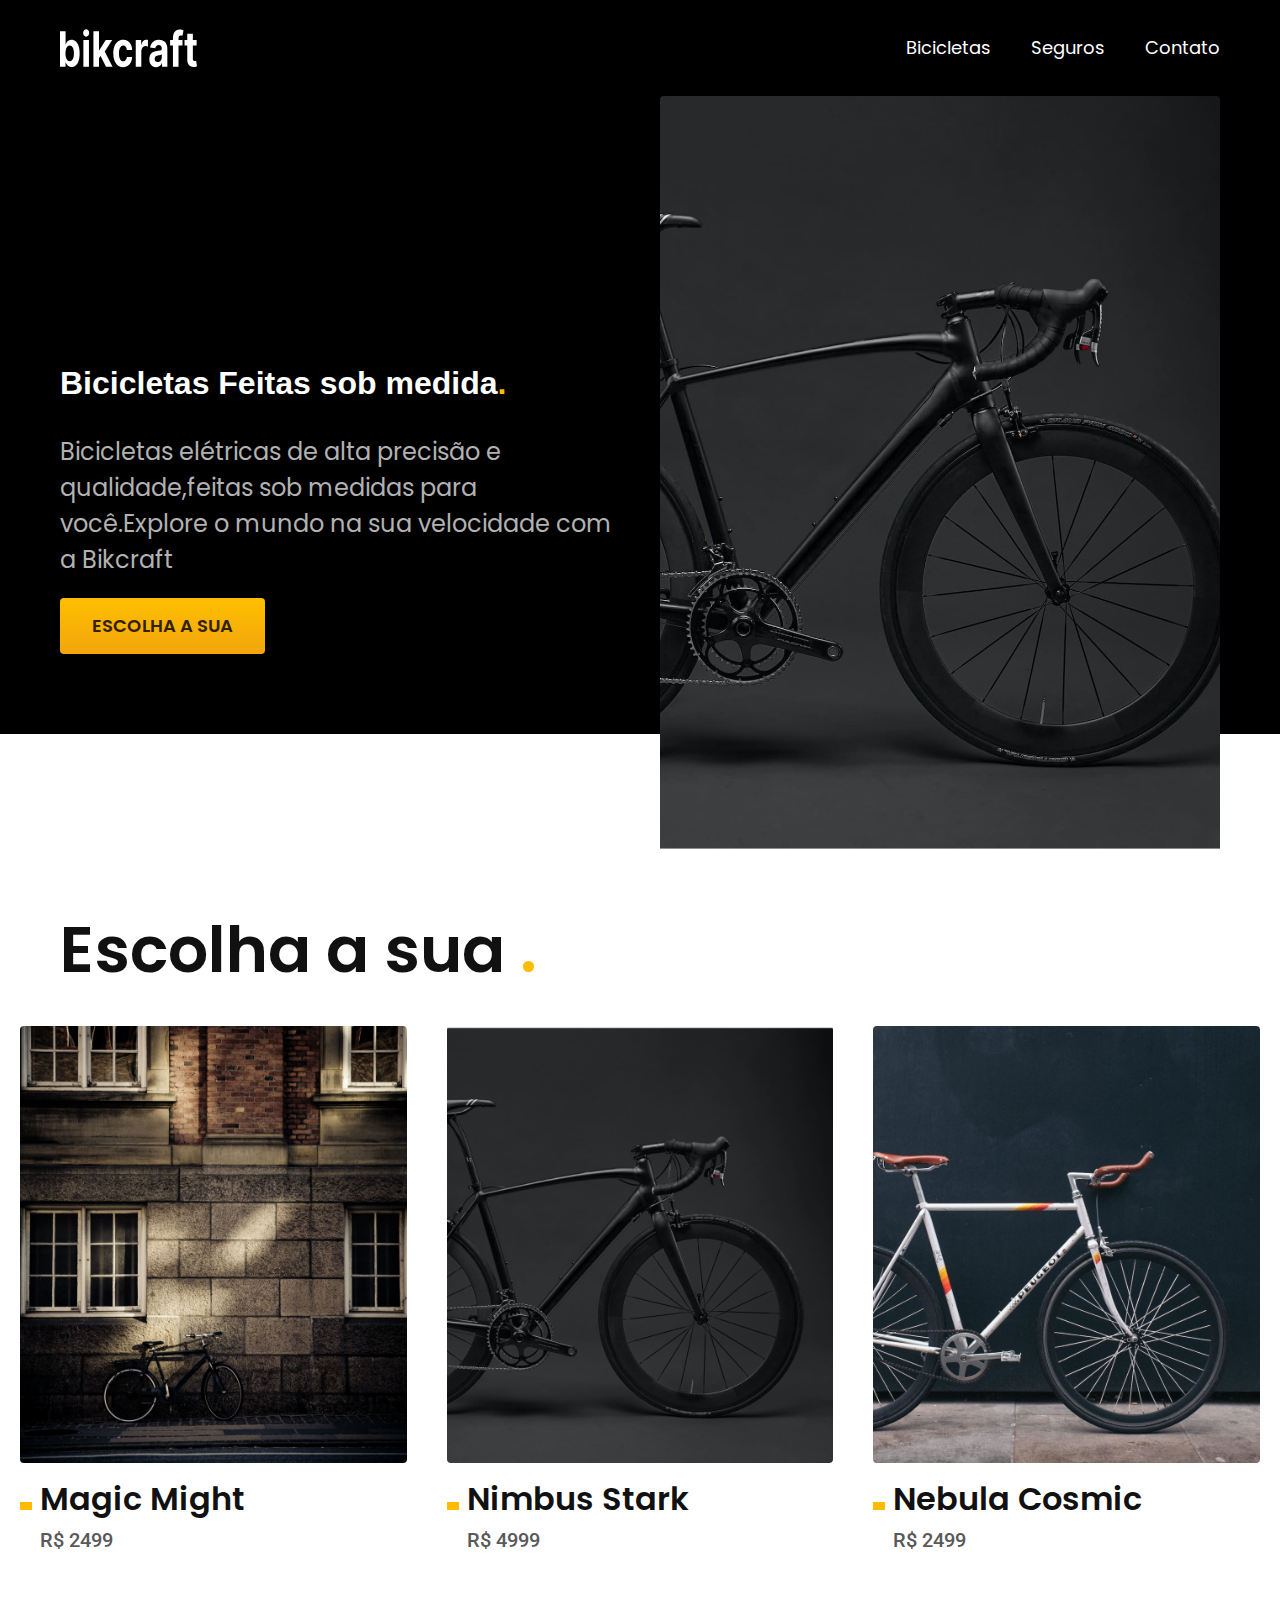
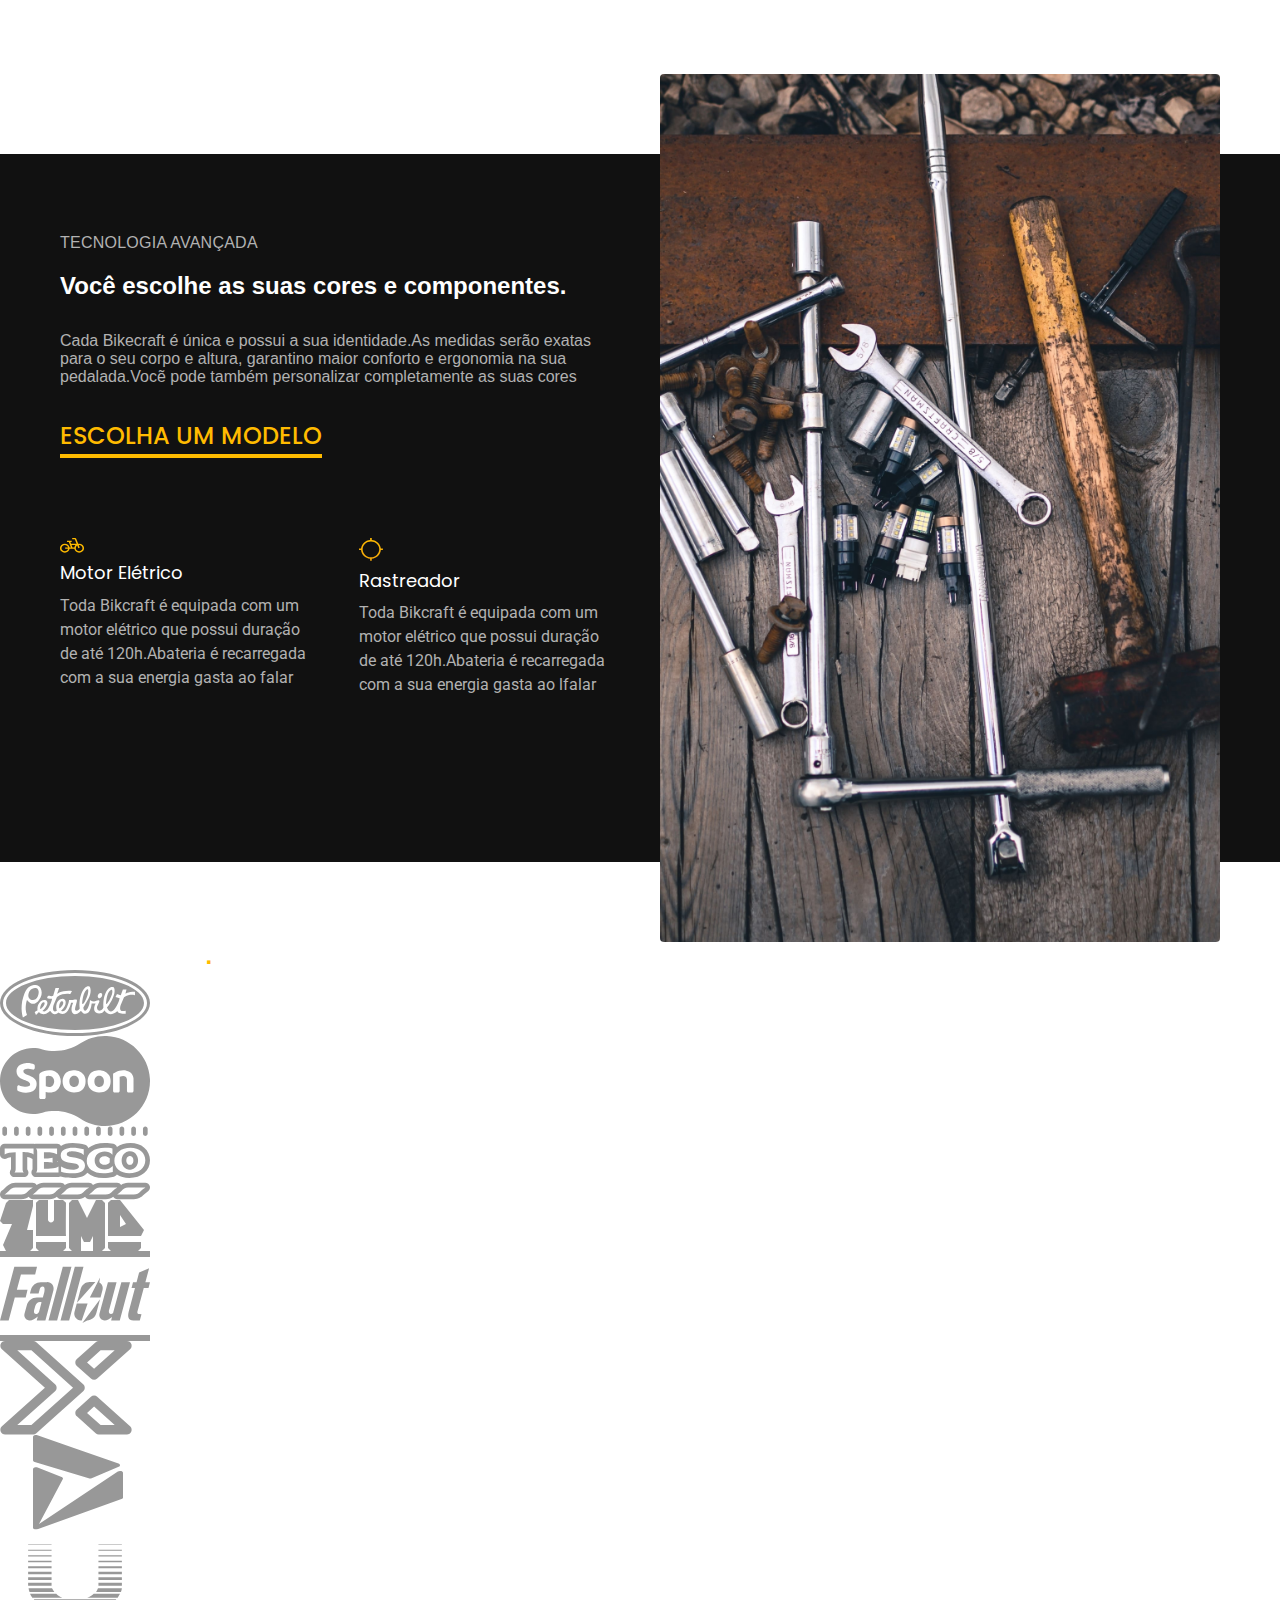
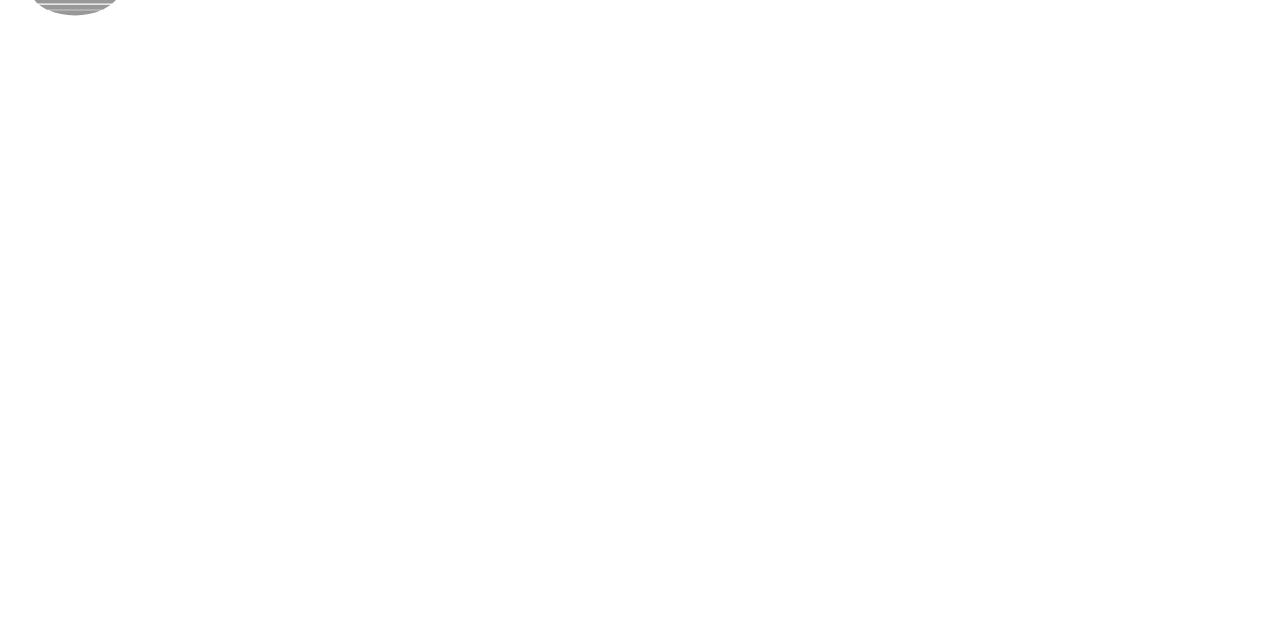
==== index.html @ ef56b6c1 "finalizado tecnologia" ====
<!DOCTYPE html>
<html lang="pt-br">
<head>
  <meta charset="UTF-8">
  <meta http-equiv="X-UA-Compatible" content="IE=edge">
  <meta name="viewport" content="width=device-width, initial-scale=1.0">
  <title>BikCraft - Bicicletas Elétricas</title>
  <meta name="description" content="Bicicletas elétricas de alta precisão e qualidade, feitas sob ,edidad para o cliente.Explore o mundo na sua velocidade com a Bikcraft">
  <link rel="preconnect" href="https://fonts.googleapis.com">
  <link rel="preconnect" href="https://fonts.gstatic.com" crossorigin>
  <link href="https://fonts.googleapis.com/css2?family=Poppins:wght@400;600&family=Roboto:wght@400;500&display=swap"
  rel="stylesheet">
  <link rel="stylesheet" href="./css/style.css">
</head>
<body>
 
  <header class="header-bg">
    <div class="header container">
      <a href="./">
        <img src="./img/bikcraft.svg" alt="">
      </a>
      <nav aria-label="primaria">
        <ul class="header-menu font-1-m cor-0">
          <li><a href="./bicicletas.html">Bicicletas</a></li>
          <li><a href="./seguros.html">Seguros</a></li>
          <li><a href="./contato.html">Contato</a></li>
        </ul>
      </nav>
    </div>
  </header>

  <!-- INTRODUÇÃO  -->
  <main class="introducao-bg">
    <div class="introducao container">
      <div class="introducao-conteudo">
        <h1 class="font-1-xx1 cor-0">Bicicletas Feitas sob medida<span>.</span></h1>
        <p class="font-2-1 cor-5">Bicicletas elétricas de alta precisão e qualidade,feitas sob medidas para você.Explore o mundo na sua velocidade com
          a Bikcraft</p>
        <a class="botao" href="./bicicletas.html">Escolha a sua</a>
      </div>
      <div>
        <img src="./img/fotos/introduçao.jpg" alt="">
      </div>
    </div>
  </main>

  <!-- BICICLETAS -->
  <article class="bicicletas-lista">
      <h2 class="container font-1-xxl">Escolha a sua <span class="cor-p1">.</span></h2>
      
      <ul>
        <li>
          <a href="./bicicletas/magic.html">
            <img src="./img/bicicletas/magic-home.jpg" alt="">
            <h3 class="font-1-xl">Magic Might</h3>
            <span class="font-2-m cor-8">R$ 2499</span>
          </a>
        </li>

        <li>
          <a href="./bicicletas/nimbus.html">
            <img src="./img/bicicletas/nimbus-home.jpg" alt="">
            <h3 class="font-1-xl">Nimbus Stark</h3>
            <span class="font-2-m cor-8">R$ 4999</span>
          </a>
        </li>

        <li>
          <a href="./bicicletas/nebula.html">
            <img src="./img/bicicletas/nebula-home.jpg" alt="">
            <h3 class="font-1-xl">Nebula Cosmic</h3>
            <span class="font-2-m cor-8">R$ 2499</span>
          </a>
        </li>

      </ul>
  </article>
  <article class="tecnologia-bg">
    <div class="tecnologia container">
      <div class="tecnologia-conteudo">
        <span class="font-2-l-b cor-5">Tecnologia Avançada</span>
        <h2 class="font-l-xxl cor-0">Você escolhe as suas cores e componentes.</h2>
        <p class="font-2-l cor-5" >Cada Bikecraft é única e possui a sua identidade.As medidas serão exatas para o seu corpo e altura, garantino maior
        conforto e ergonomia na sua pedalada.Vocẽ pode também personalizar completamente as suas cores</p>
        <a  class="link" href="./bicicletas.html">Escolha um modelo</a>
          
        <div class="tecnologia-vantagens">
          <div>
            <img src="./img/icons/bicicleta.svg" alt="">
            <h3 class="font-1-m cor-0">Motor Elétrico</h3>
            <p class="font-2-s cor-5">Toda Bikcraft é equipada com um motor elétrico que possui duração de até 120h.Abateria é
              recarregada com a sua energia
              gasta ao falar</p>
          </div>
          
          <div>
            <img src="./img/icons/seguro.svg" alt="">
            <h3 class="font-1-m cor-0">Rastreador</h3>
            <p class="font-2-s cor-5">Toda Bikcraft é equipada com um motor elétrico que possui duração de até 120h.Abateria é
              recarregada com a sua energia
              gasta ao lfalar</p>
          </div>

        </div>

      </div>
      <div class="tecnologia-imagem">
        <img src="./img/fotos/tecnologia.jpg" alt="">
      </div>
    </div>
  </article>

  <section class="parceiros" aria-label="Nossos Parceiros">
    <h2 class="font-l-xxl cor-0">nossos parceiros <span class="cor-p1">.</span> </h2>
    
    <ul>
      <li> <img src="./img/parceiros/Group-1.svg" alt=""> </li>
      <li> <img src="./img/parceiros/Group-2.svg" alt=""> </li>
      <li> <img src="./img/parceiros/Group-3.svg" alt=""> </li>
      <li> <img src="./img/parceiros/Group-4.svg" alt=""> </li>
      <li> <img src="./img/parceiros/Group-5.svg" alt=""> </li>
      <li> <img src="./img/parceiros/Group.svg" alt=""> </li>
      <li> <img src="./img/parceiros/icons8-dynamics-365 1.svg" alt=""> </li>
      <li> <img src="./img/parceiros/icons8-uniregistry 1.svg" alt=""> </li>
      <li> <img src="./img/parceiros/pedal_bike_FILL0_wght400_GRAD0_opsz48 1.svg" alt=""> </li>
    </ul>

  </section>
</body>
</html>
---- css/style.css ----
@import './global/global.css';
@import './ultilidades/tipografia.css';
@import './ultilidades/cores.css';
@import './global/header.css';

/* Ultilidades */
@import './ultilidades/componentes.css';

/* Home */
@import './home/introducao.css';

/* Bicilceta */
@import './bicicletas/bicicleta-lista.css';

/* Tecnologia */
@import './home/tecnologia.css';
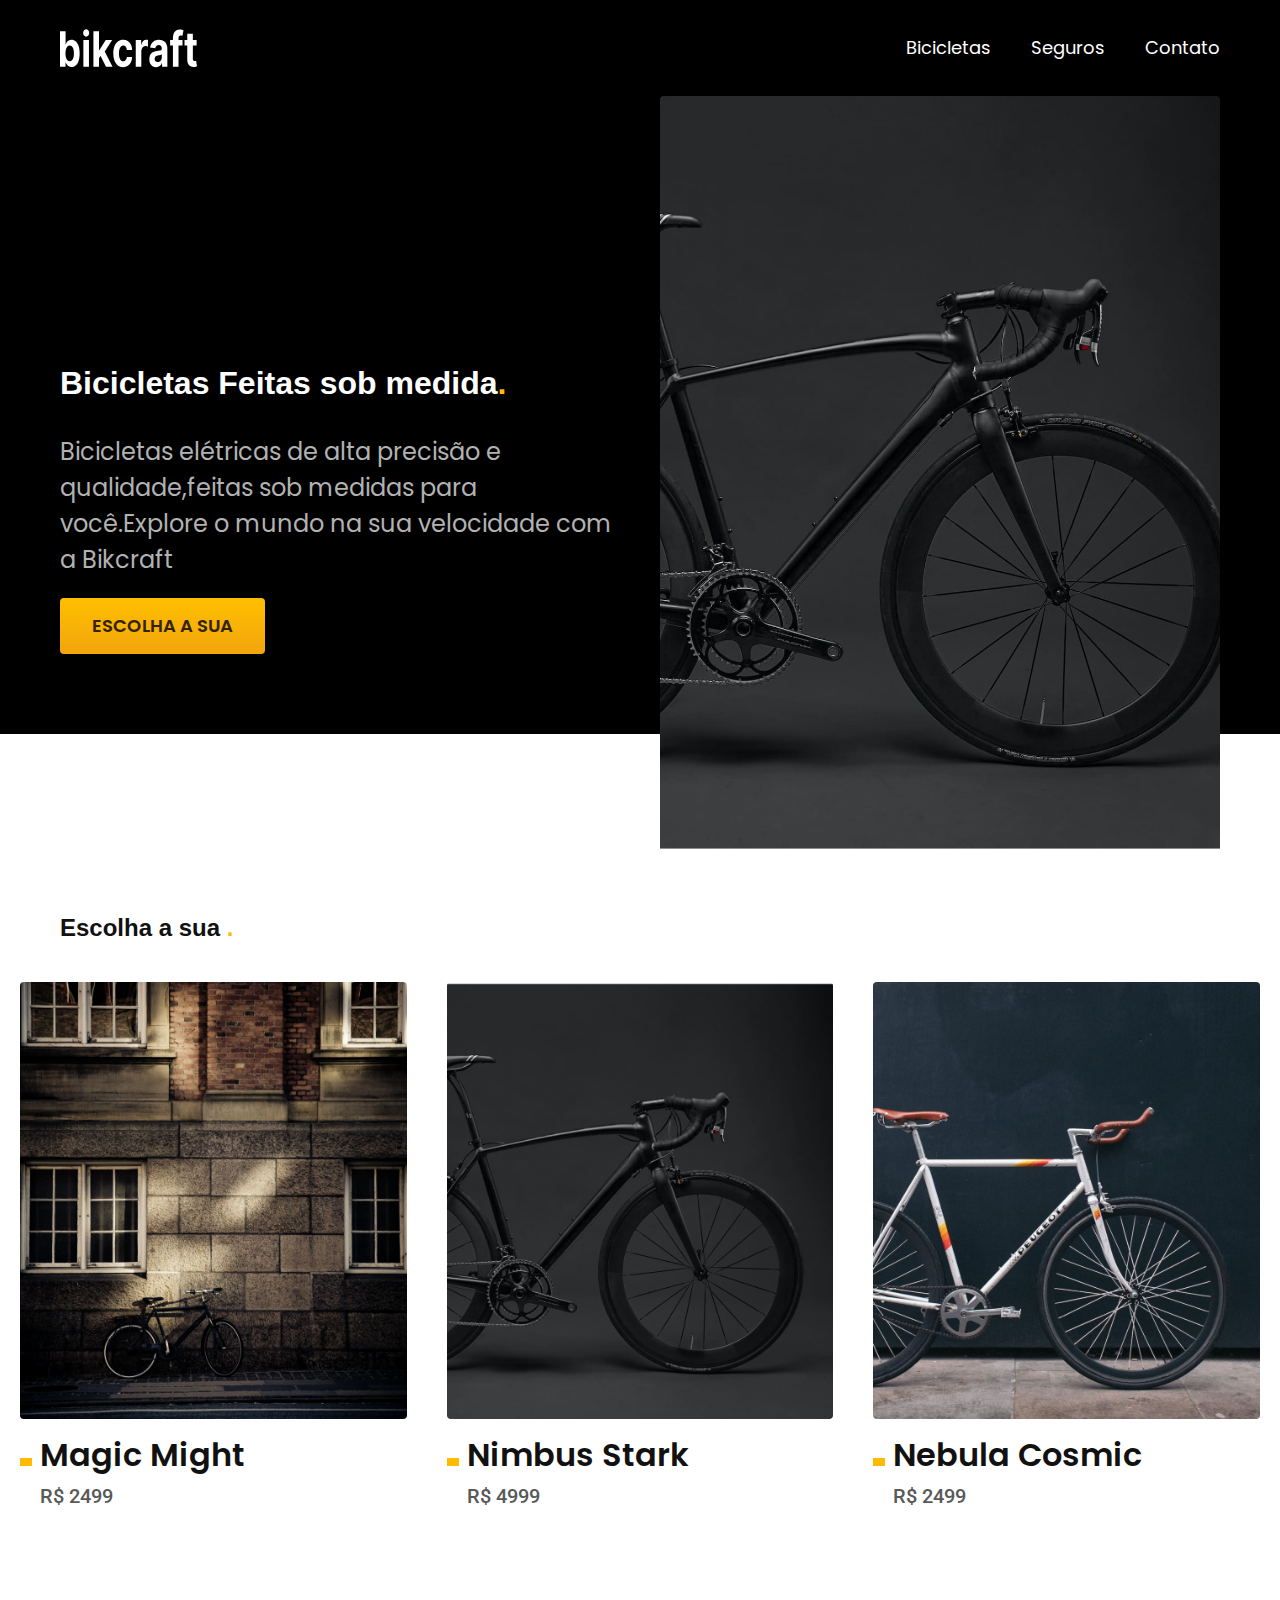
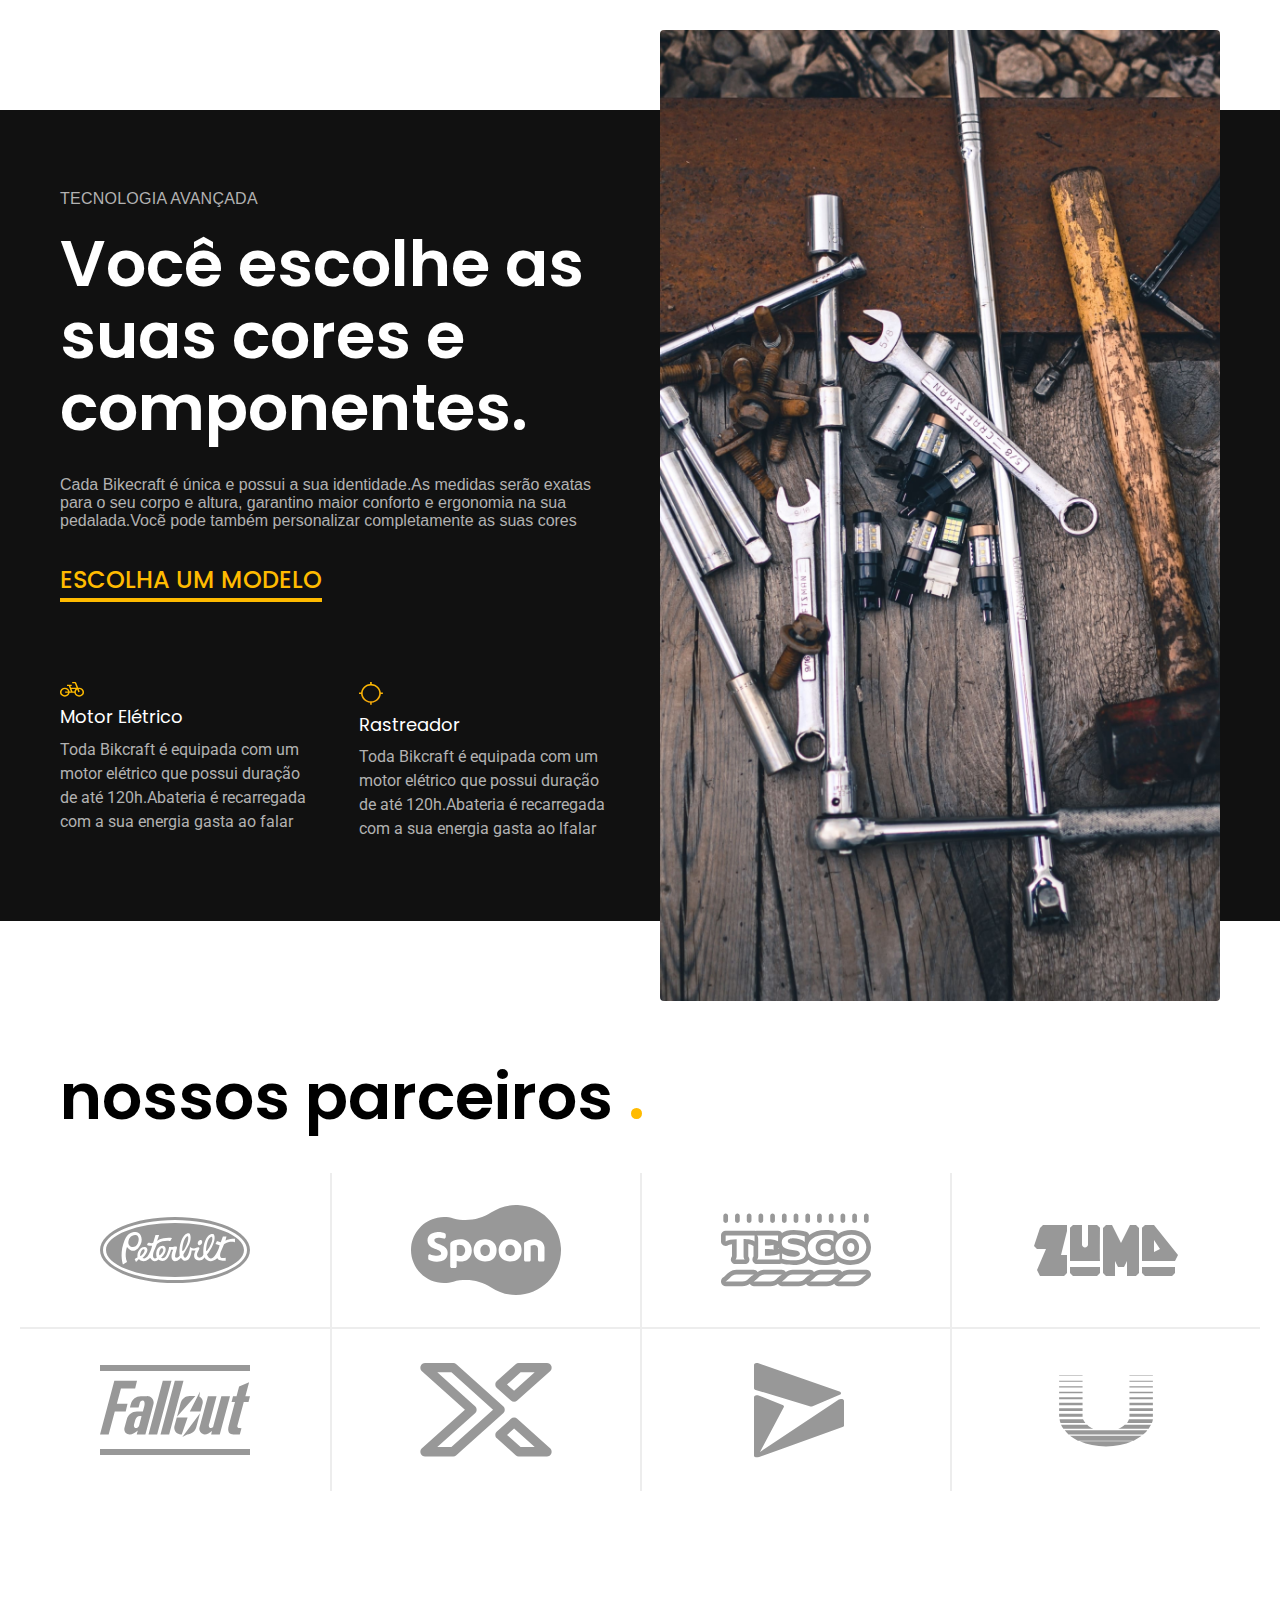
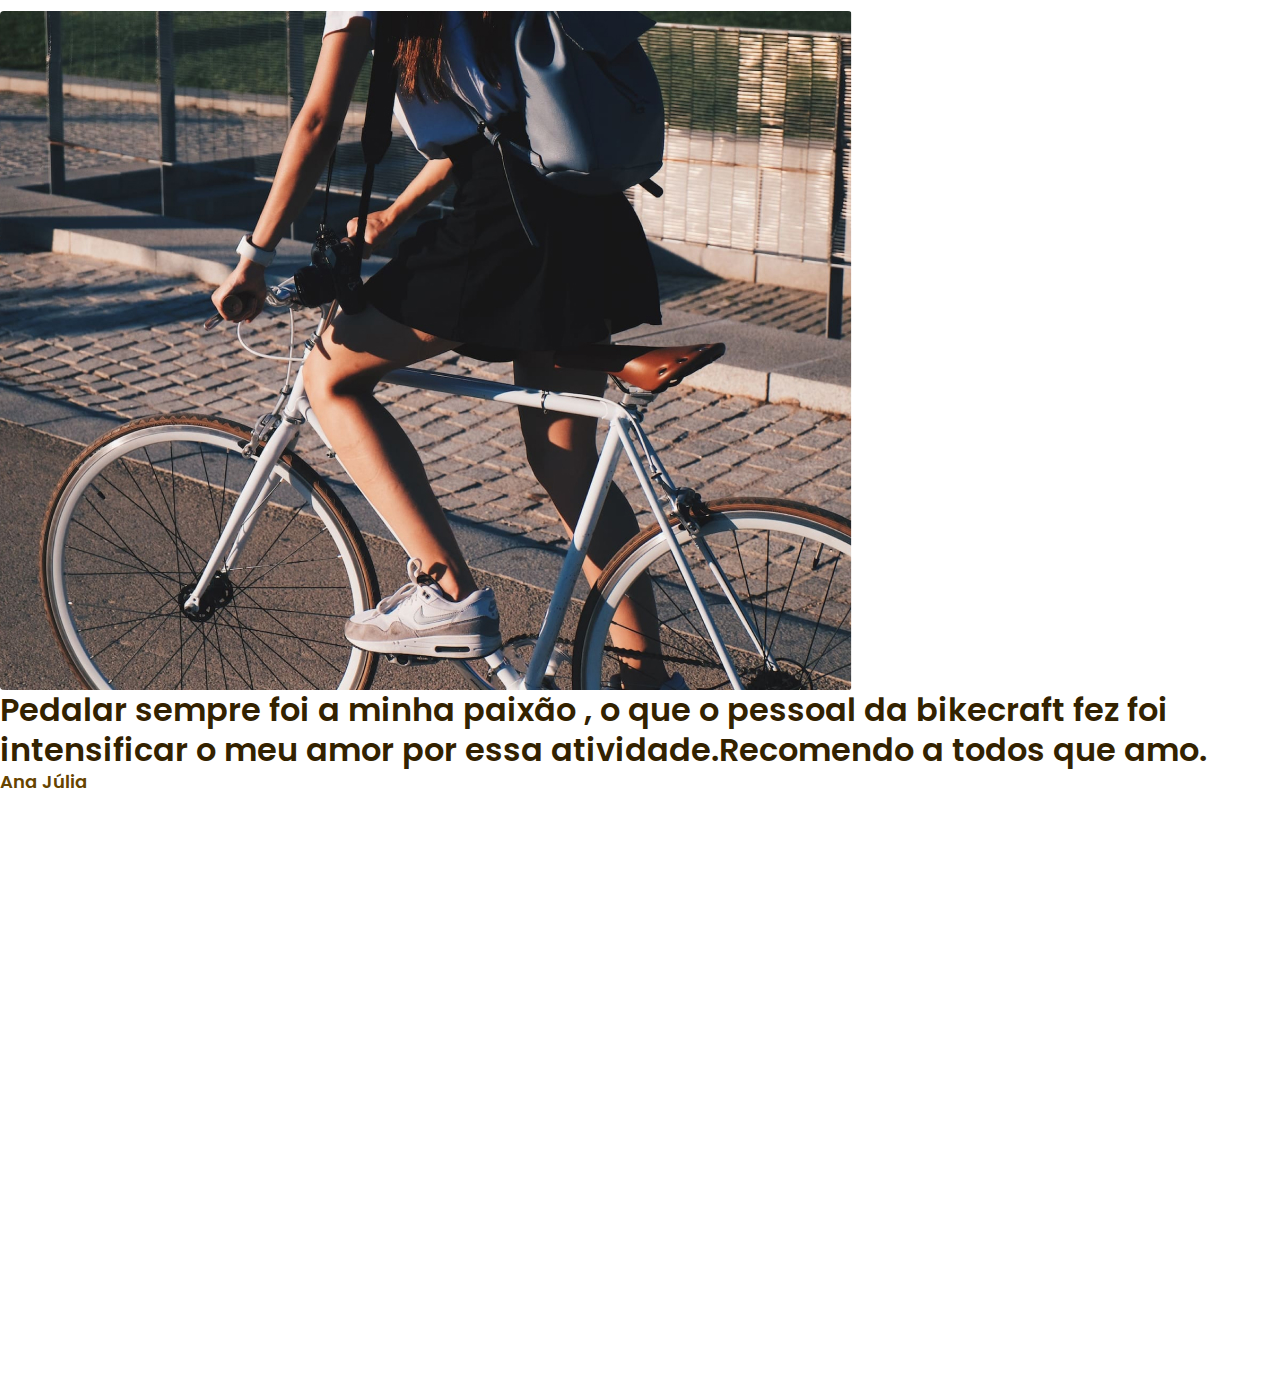
==== commit 2b37af28: "parceiros" ====
--- a/index.html
+++ b/index.html
@@ -110,8 +110,9 @@
     </div>
   </article>
 
+  <!-- PARCEIROS -->
   <section class="parceiros" aria-label="Nossos Parceiros">
-    <h2 class="font-l-xxl cor-0">nossos parceiros <span class="cor-p1">.</span> </h2>
+    <h2 class="container font-l-xxl cor-12">nossos parceiros <span class="cor-p1">.</span> </h2>
     
     <ul>
       <li> <img src="./img/parceiros/Group-1.svg" alt=""> </li>
@@ -122,9 +123,23 @@
       <li> <img src="./img/parceiros/Group.svg" alt=""> </li>
       <li> <img src="./img/parceiros/icons8-dynamics-365 1.svg" alt=""> </li>
       <li> <img src="./img/parceiros/icons8-uniregistry 1.svg" alt=""> </li>
-      <li> <img src="./img/parceiros/pedal_bike_FILL0_wght400_GRAD0_opsz48 1.svg" alt=""> </li>
     </ul>
 
   </section>
+
+  <!-- DEPOIMENTOS -->
+  <section class="depoimento" aria-label="depoimento">
+    <div>
+      <img src="img/fotos/seguro (1).jpg" alt="Pessoa pedalando um bicicleta bikcraft">
+    </div>
+  
+    <div class="depoimento-conteudo">
+      <blockquote class="font-1-xl cor-p5">
+        <p>Pedalar sempre foi a minha paixão , o que o pessoal da bikecraft fez foi intensificar o meu amor por essa
+        atividade.Recomendo a todos que amo.</p>
+      </blockquote>
+      <span class="font-1-m-b cor-p4">Ana Júlia</span>
+    </div>
+  </section>
 </body>
 </html>--- a/css/style.css
+++ b/css/style.css
@@ -13,4 +13,7 @@
 @import './bicicletas/bicicleta-lista.css';
 
 /* Tecnologia */
-@import './home/tecnologia.css';+@import './home/tecnologia.css';
+
+/* Parceiros */
+@import './home/parceiros.css';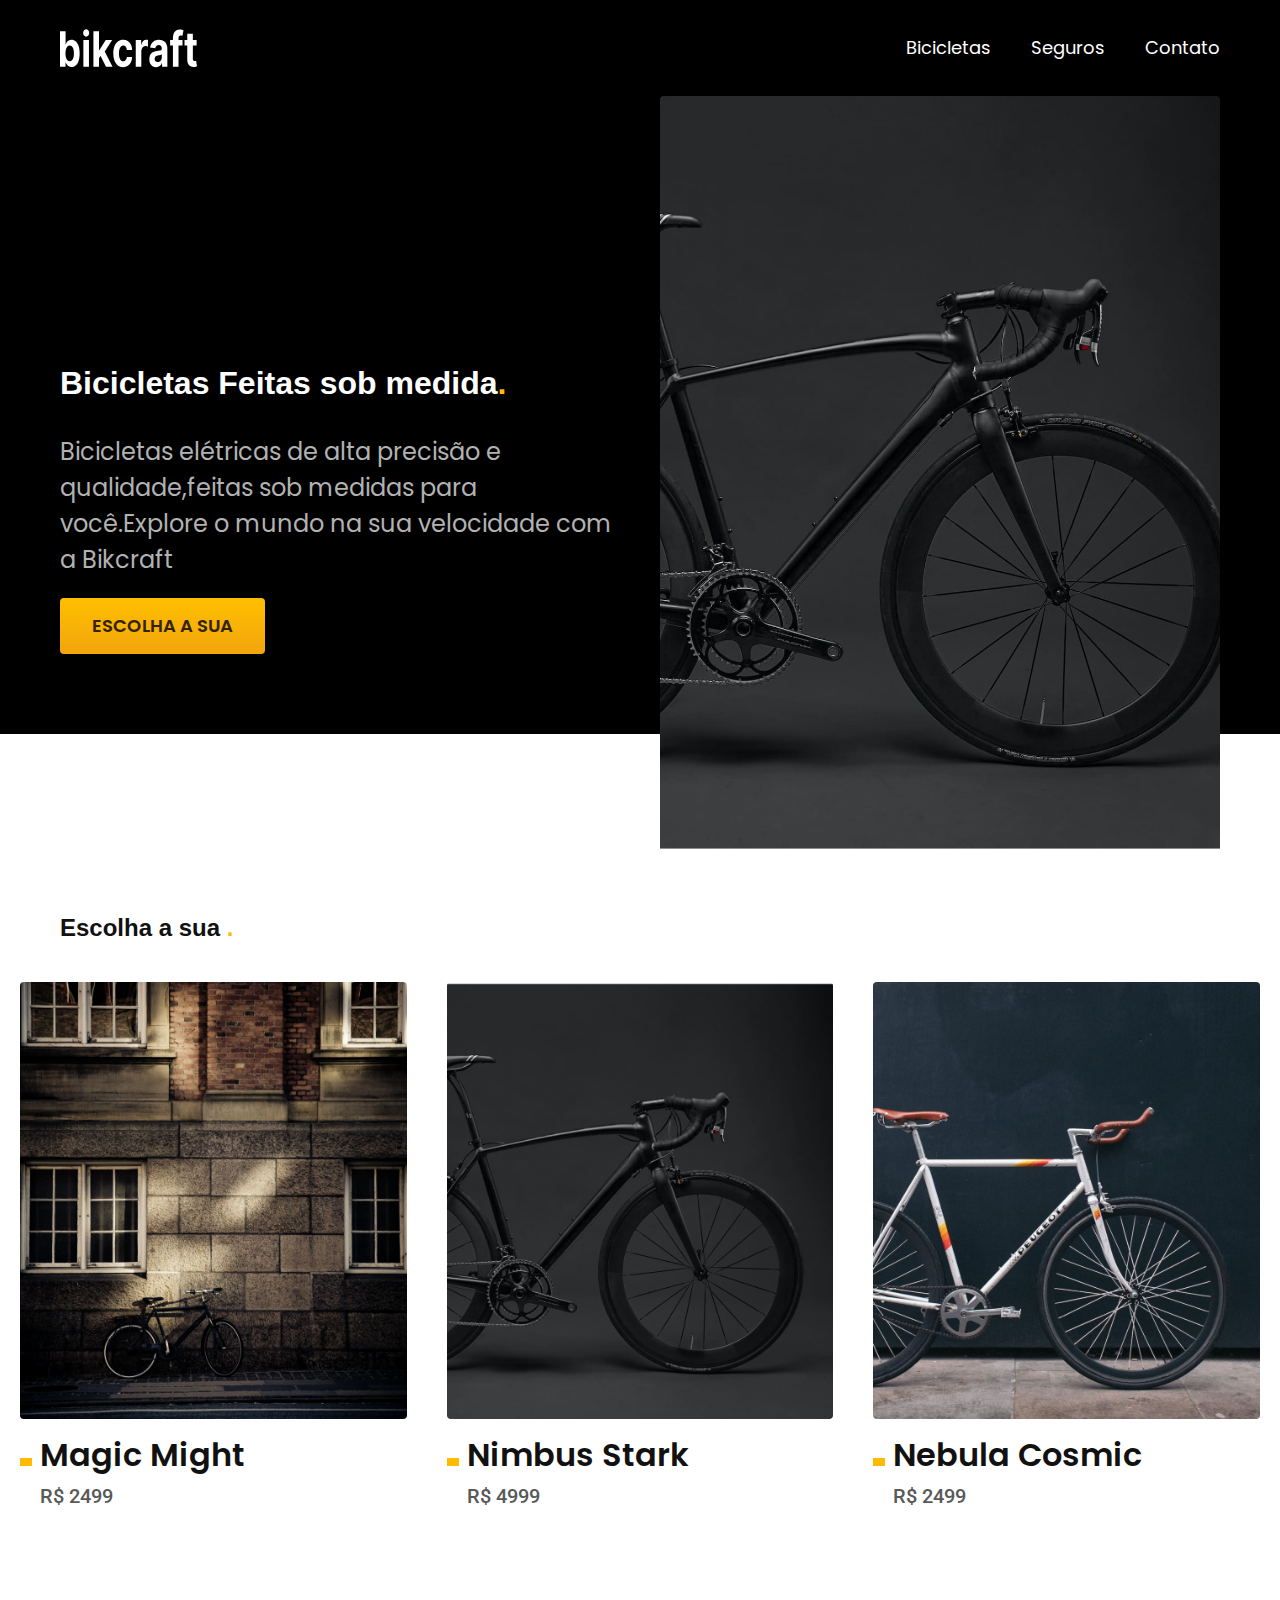
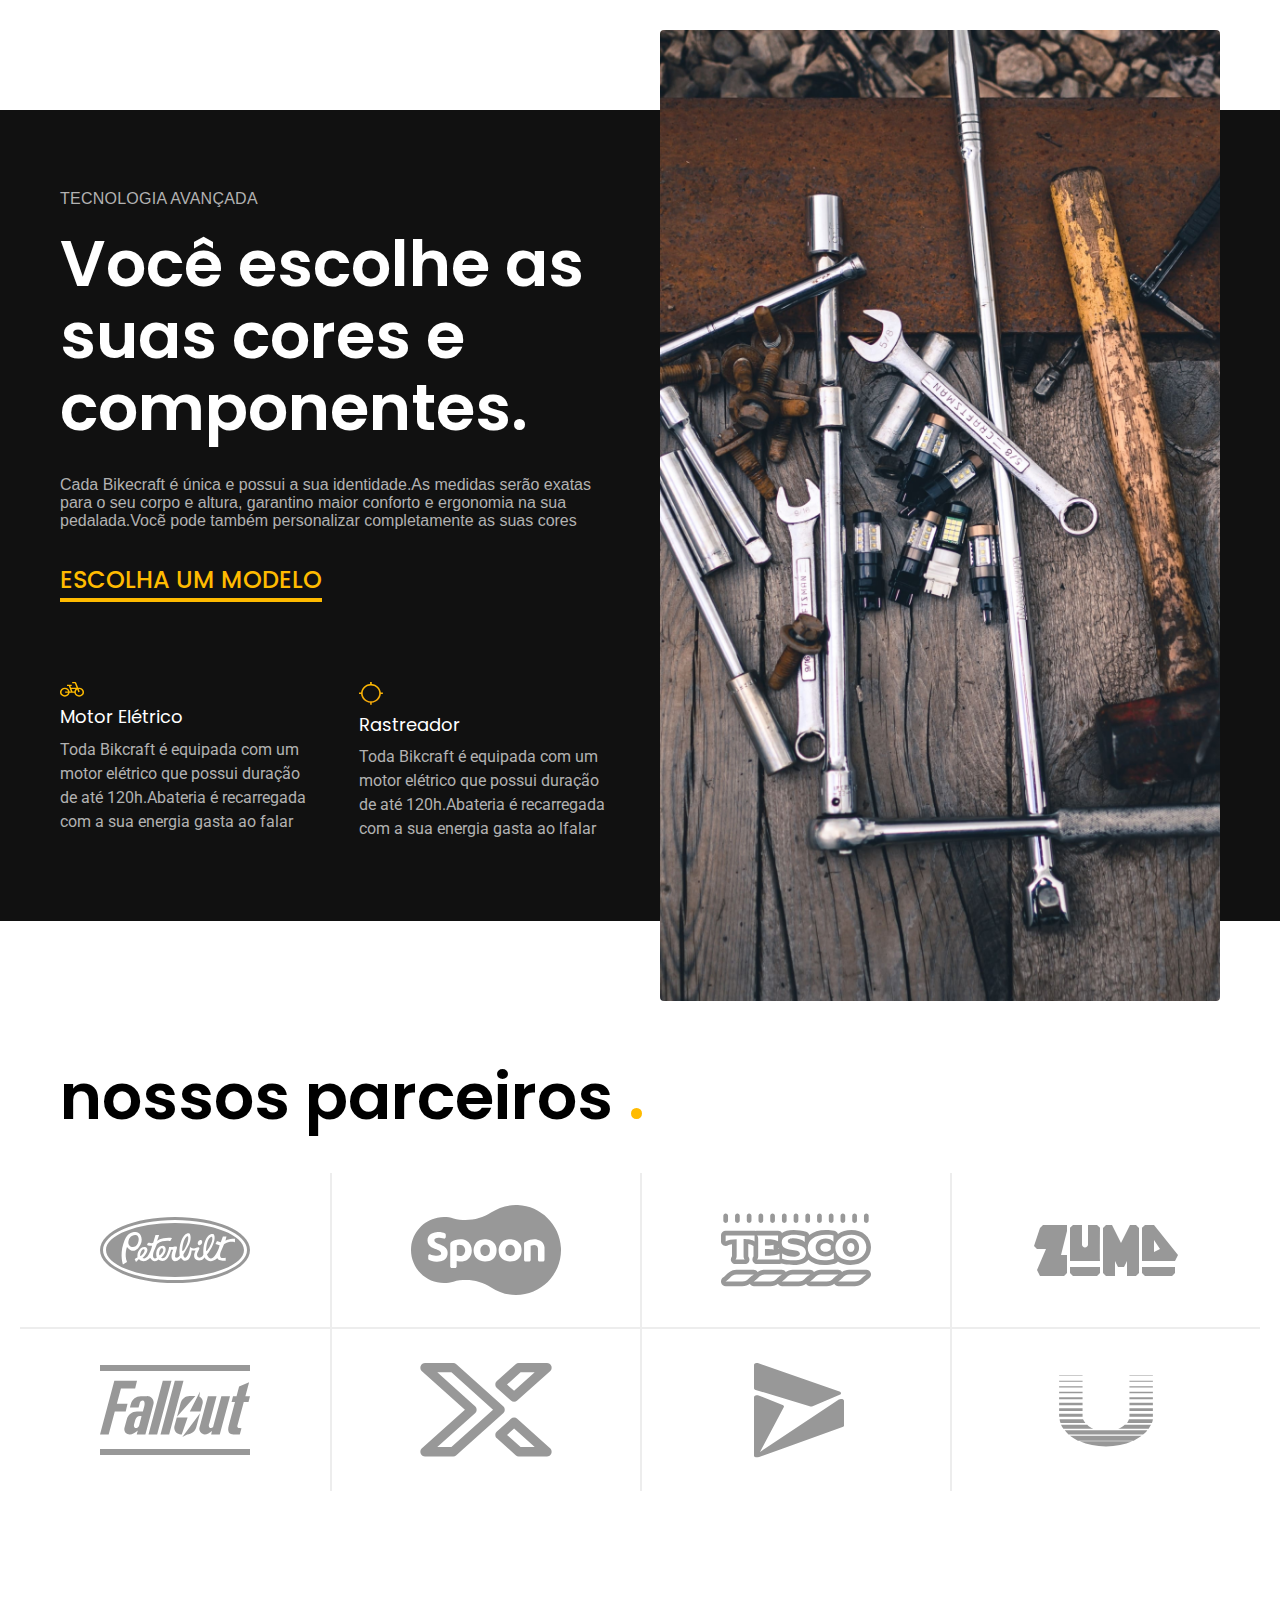
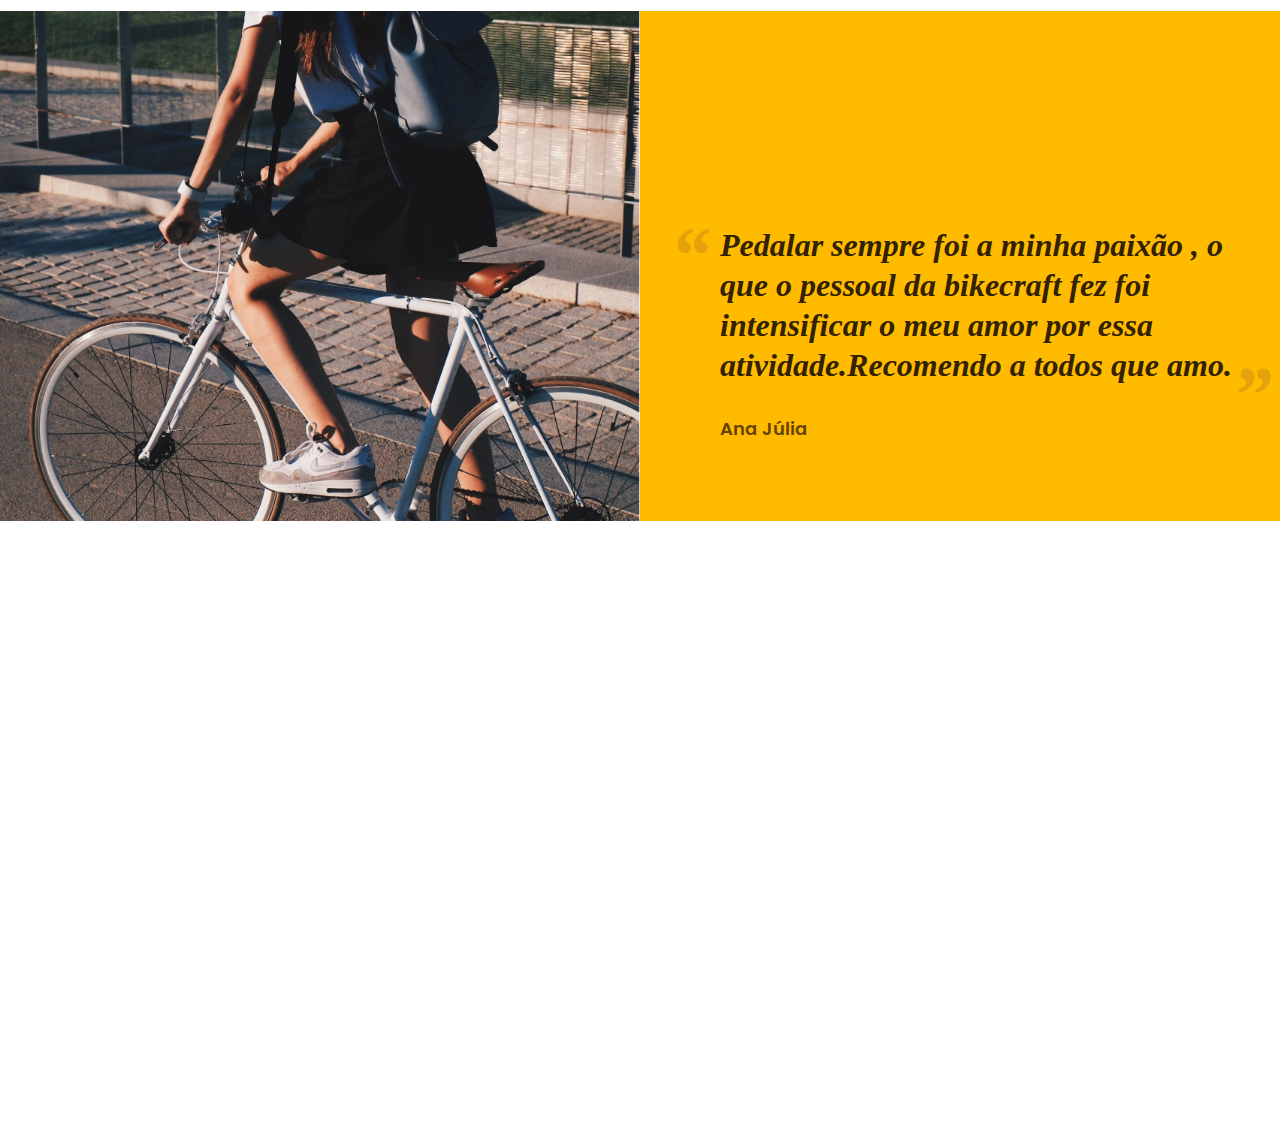
==== commit 7a38c559: "depoimento" ====
--- a/index.html
+++ b/index.html
@@ -128,7 +128,7 @@
   </section>
 
   <!-- DEPOIMENTOS -->
-  <section class="depoimento" aria-label="depoimento">
+  <section class="depoimento depoimento-bg" aria-label="depoimento">
     <div>
       <img src="img/fotos/seguro (1).jpg" alt="Pessoa pedalando um bicicleta bikcraft">
     </div>
--- a/css/style.css
+++ b/css/style.css
@@ -8,12 +8,9 @@
 
 /* Home */
 @import './home/introducao.css';
+@import './home/tecnologia.css';
+@import './home/parceiros.css';
+@import './home/depoimentos.css';
 
-/* Bicilceta */
-@import './bicicletas/bicicleta-lista.css';
-
-/* Tecnologia */
-@import './home/tecnologia.css';
-
-/* Parceiros */
-@import './home/parceiros.css';+/* Bicicletas */
+@import './bicicletas/bicicleta-lista.css';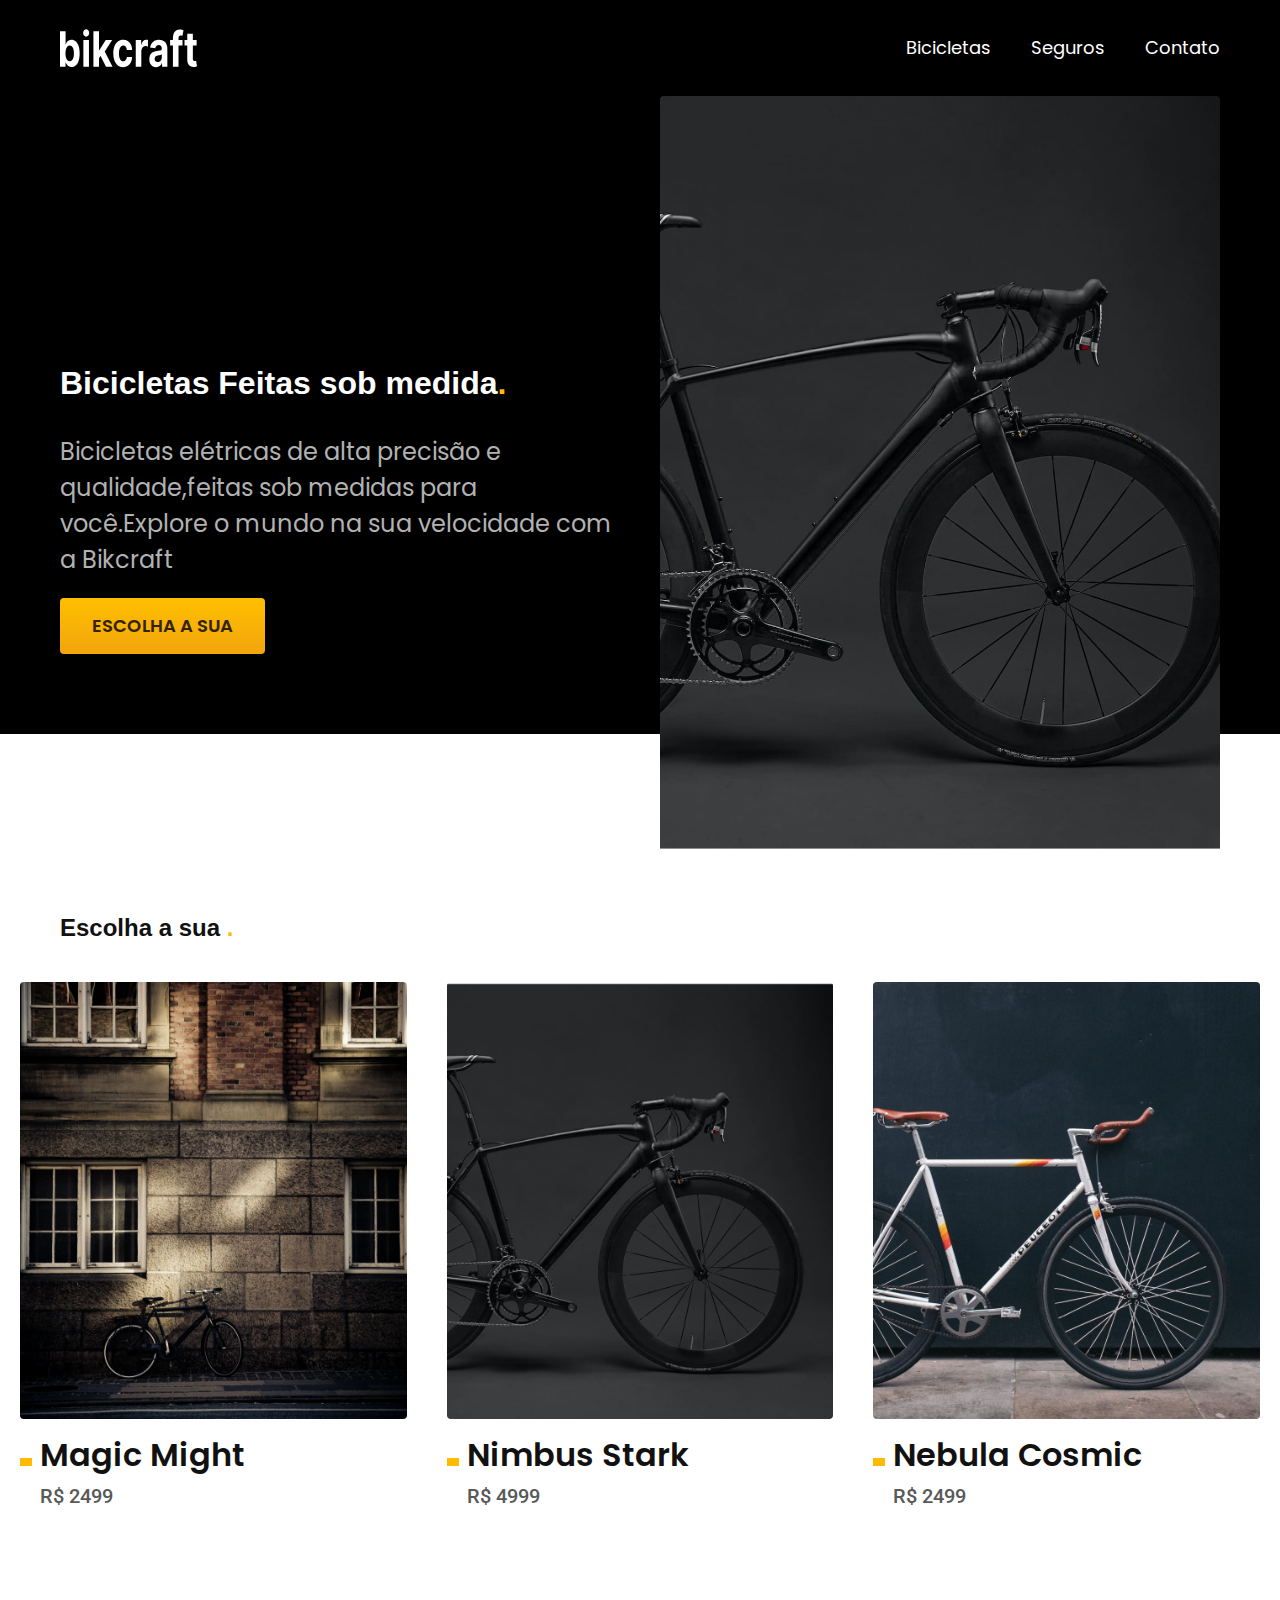
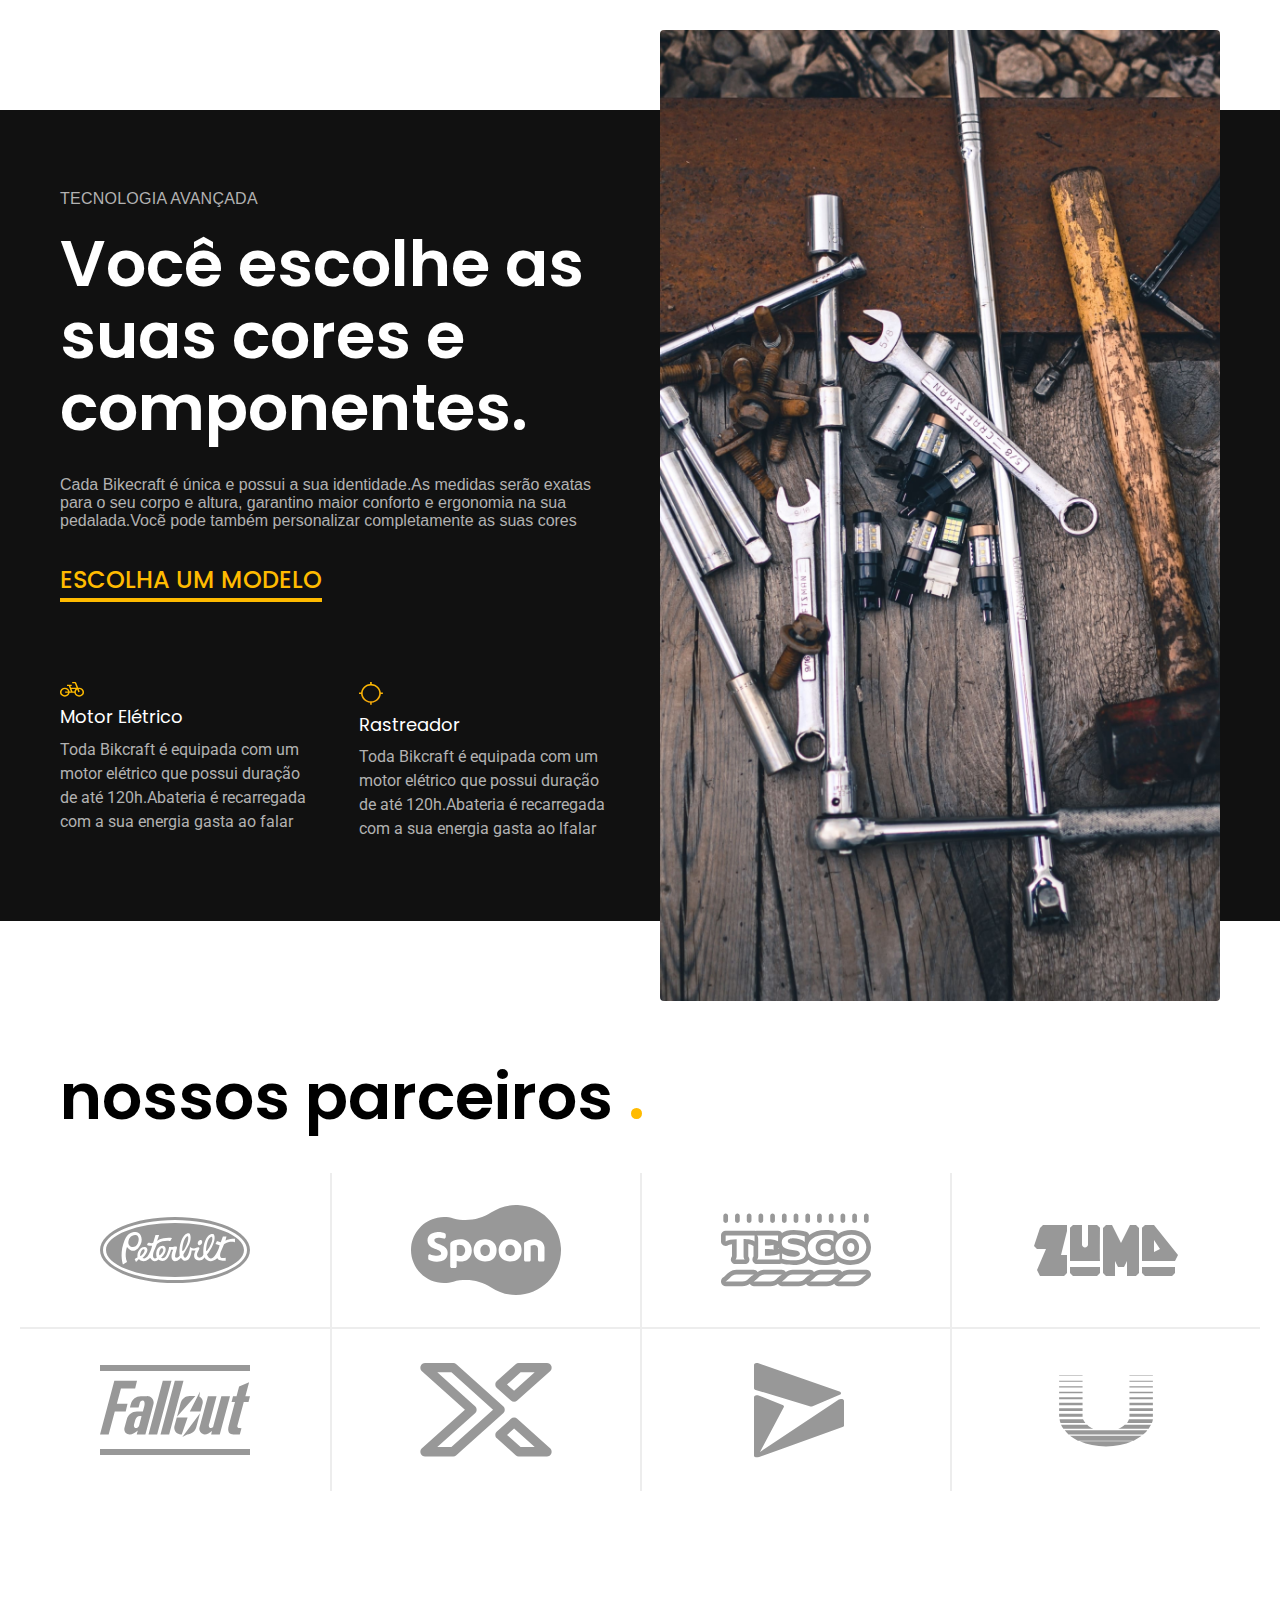
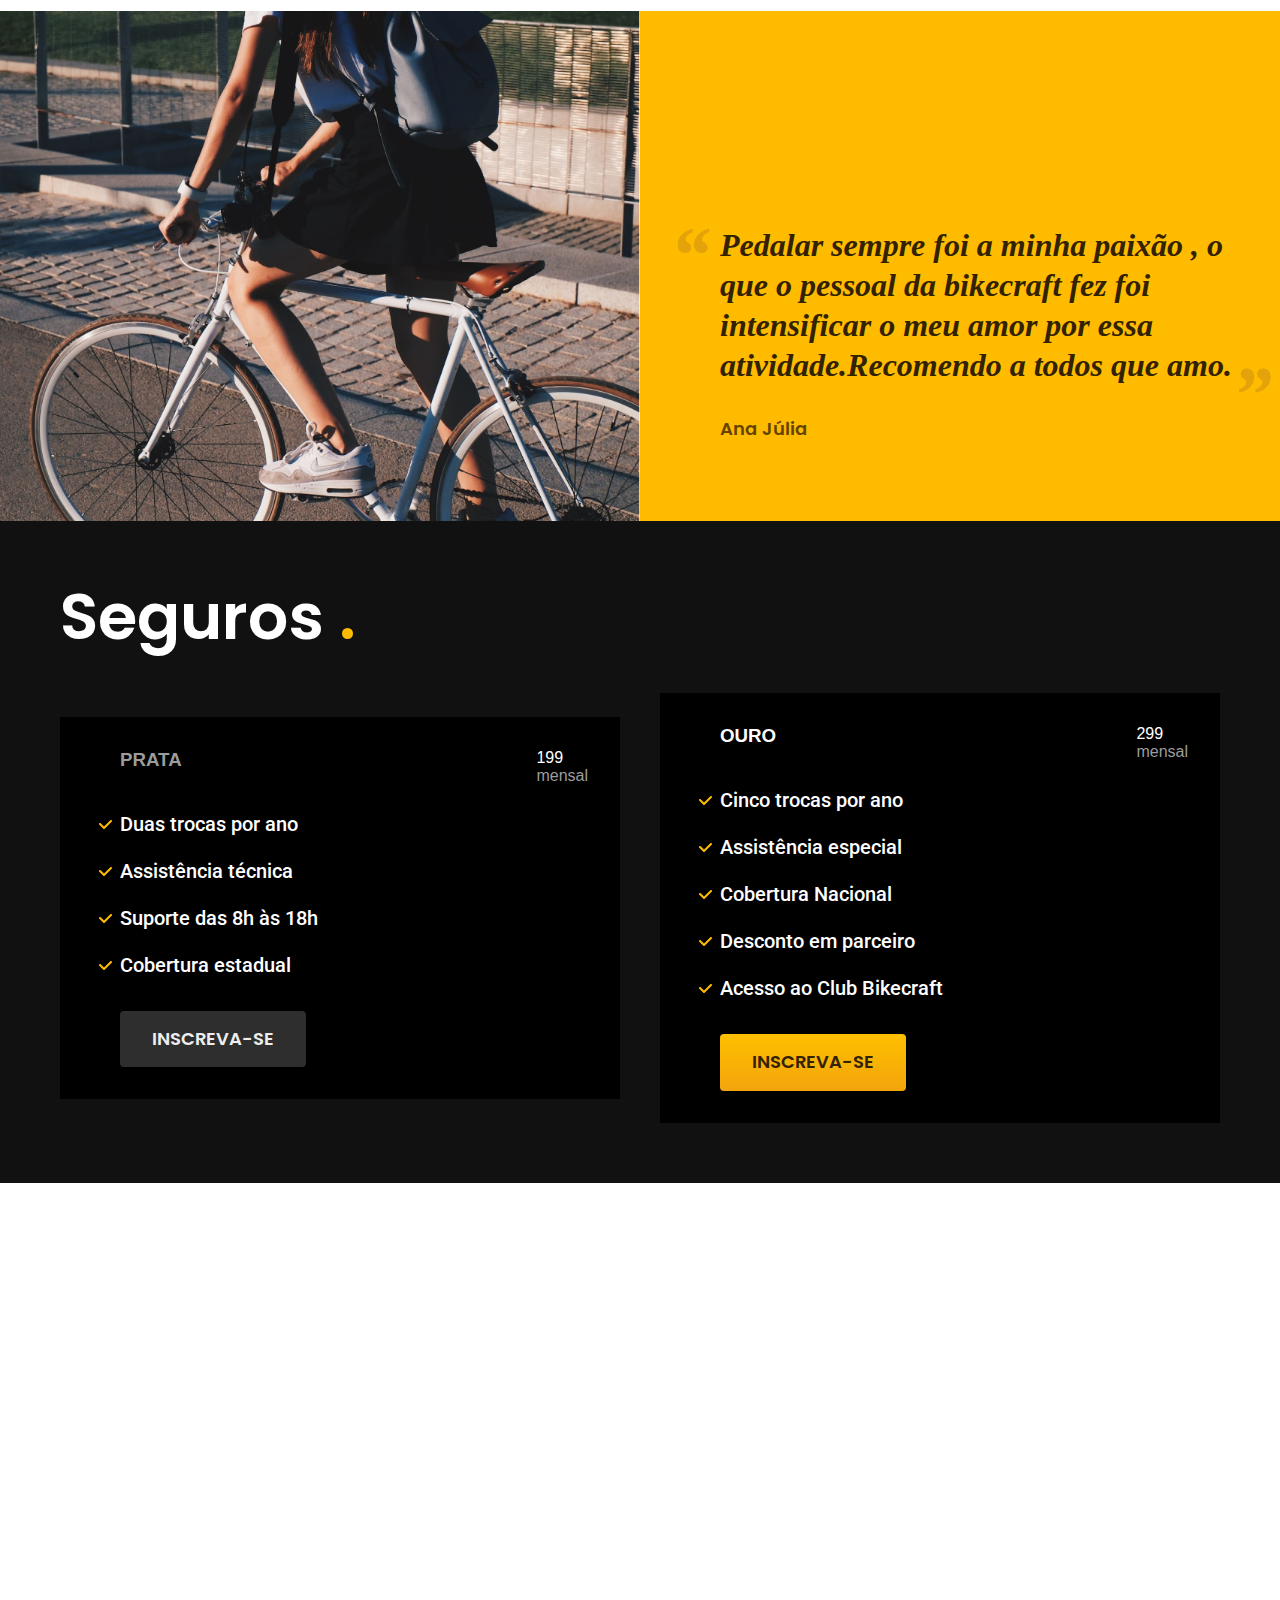
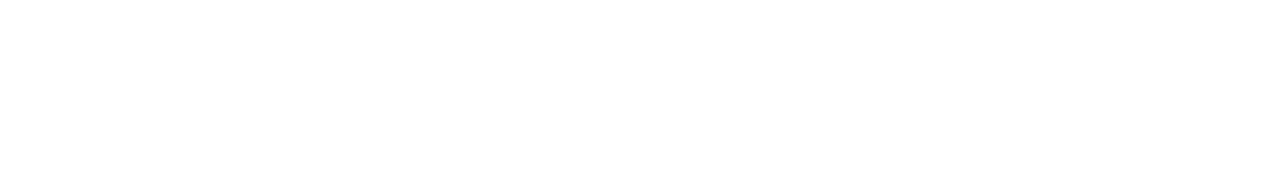
==== commit 19604d87: "seguros" ====
--- a/index.html
+++ b/index.html
@@ -141,5 +141,36 @@
       <span class="font-1-m-b cor-p4">Ana Júlia</span>
     </div>
   </section>
+
+  <article class="seguros-bg">
+    <div class="seguros container">
+      <h2 class=" font-l-xxl cor-0">Seguros <span class="cor-p1">.</span> </h2>
+    
+      <div class="seguros-item">
+        <h3 class="font-l-xl cor-6">PRATA</h3>
+        <span class="font-l-xl cor-0">199 <span class="font-l-xs cor-6">mensal</span> </span>
+        <ul class="font-2-m cor-0">
+          <li>Duas trocas por ano</li>
+          <li>Assistência técnica</li>
+          <li>Suporte das 8h às 18h</li>
+          <li>Cobertura estadual</li>
+        </ul>
+        <a href="./orcamento.html" class="botao secundario">Inscreva-se</a>
+      </div>
+      
+      <div class="seguros-item">
+        <h3 class="font-l-xl cor-0">OURO</h3>
+        <span class="font-l-xl cor-0">299 <span class="font-l-xs cor-6">mensal</span> </span>
+        <ul class="font-2-m cor-0">
+          <li>Cinco trocas por ano</li>
+          <li>Assistência especial</li>
+          <li>Cobertura Nacional</li>
+          <li>Desconto em parceiro</li>
+          <li>Acesso ao Club Bikecraft</li>
+        </ul>
+        <a href="./orcamento.html" class="botao">Inscreva-se</a>
+      </div>
+    </div>
+  </article>
 </body>
 </html>--- a/css/style.css
+++ b/css/style.css
@@ -13,4 +13,7 @@
 @import './home/depoimentos.css';
 
 /* Bicicletas */
-@import './bicicletas/bicicleta-lista.css';+@import './bicicletas/bicicleta-lista.css';
+
+/* Seguros */
+@import './seguros/seguros.css'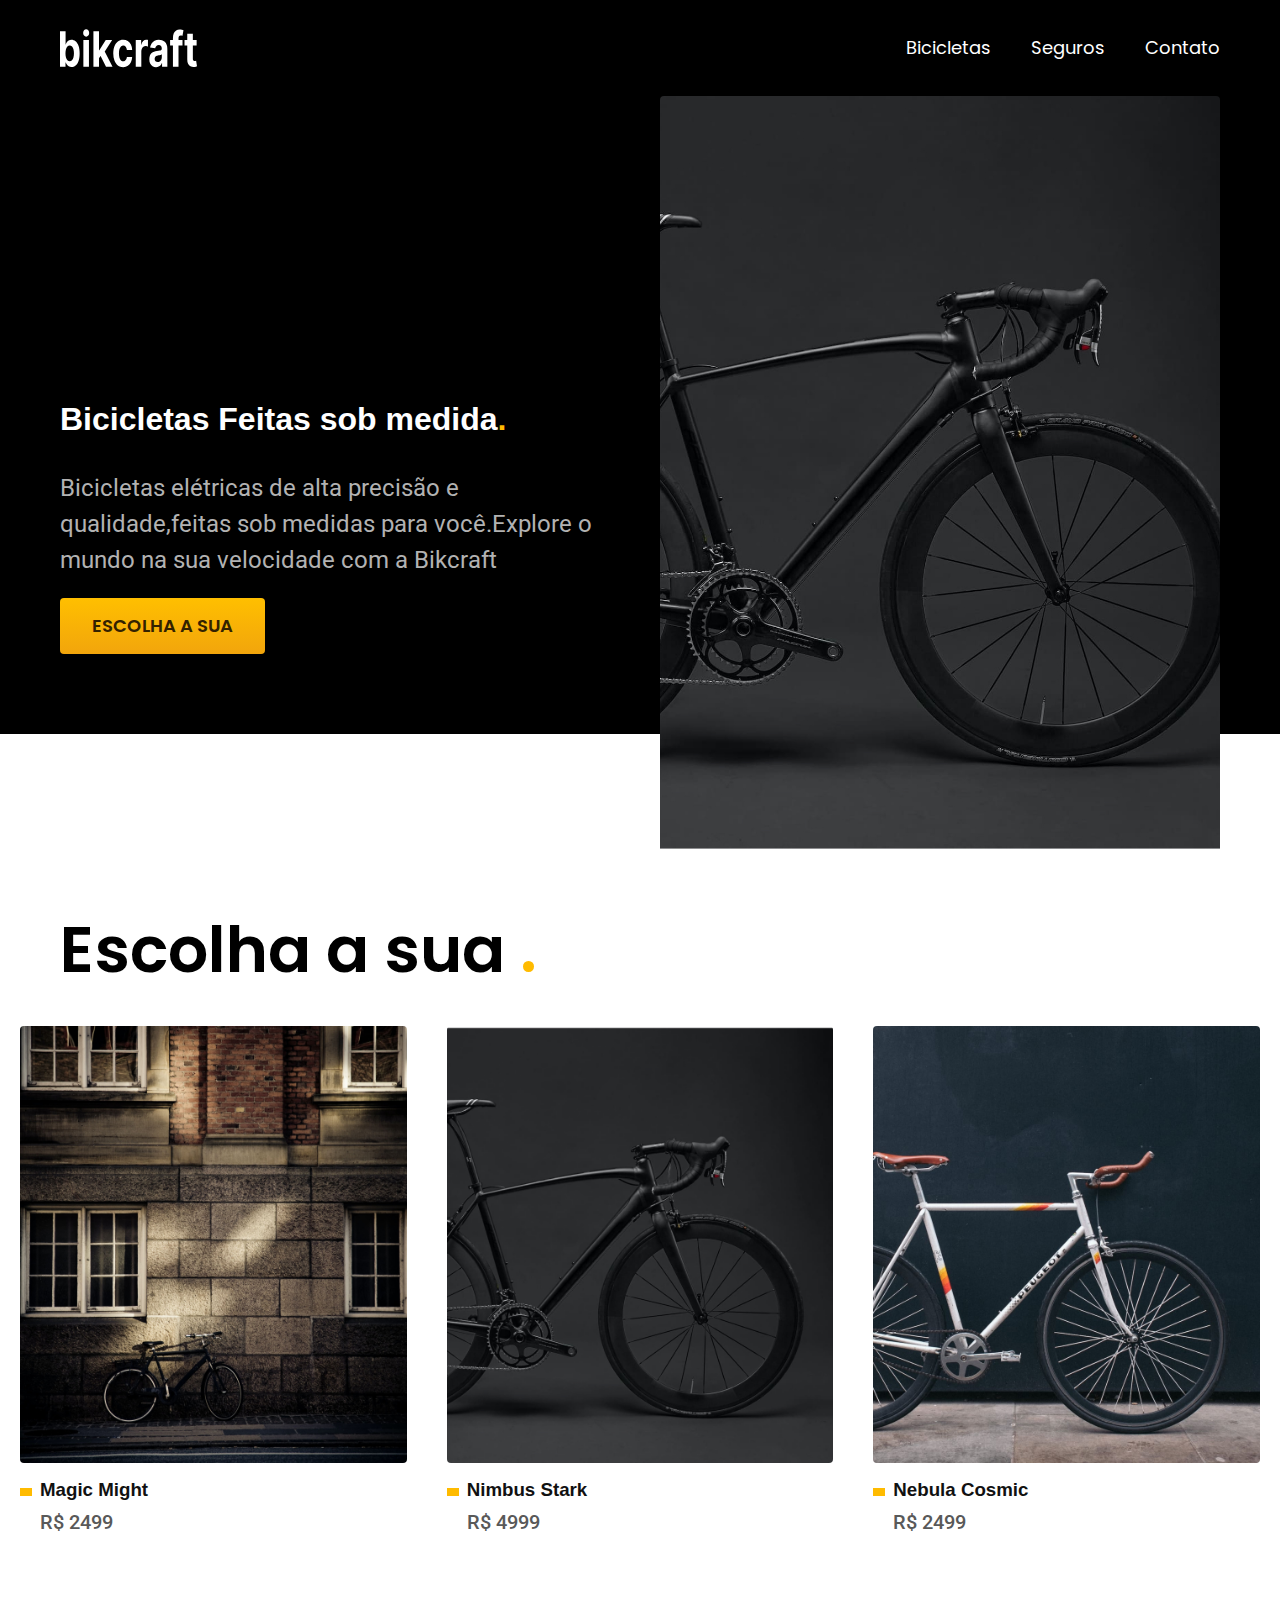
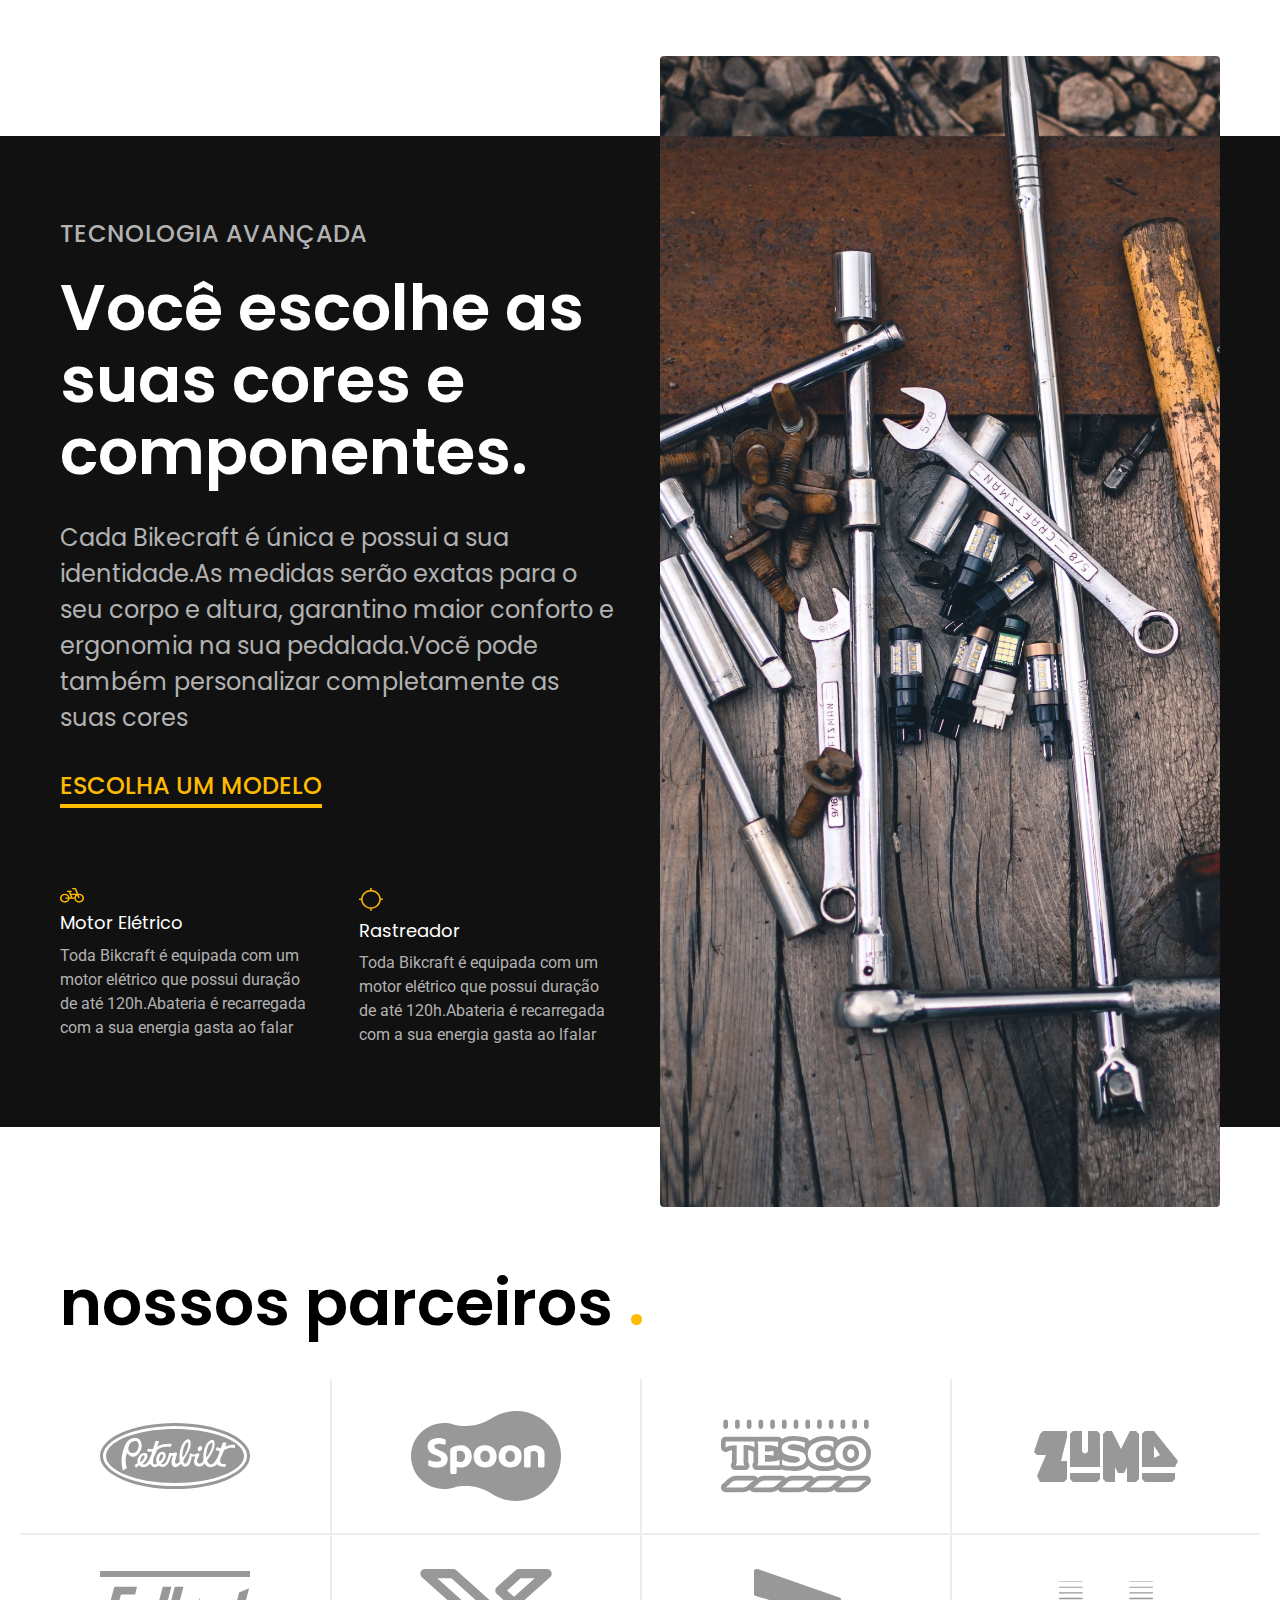
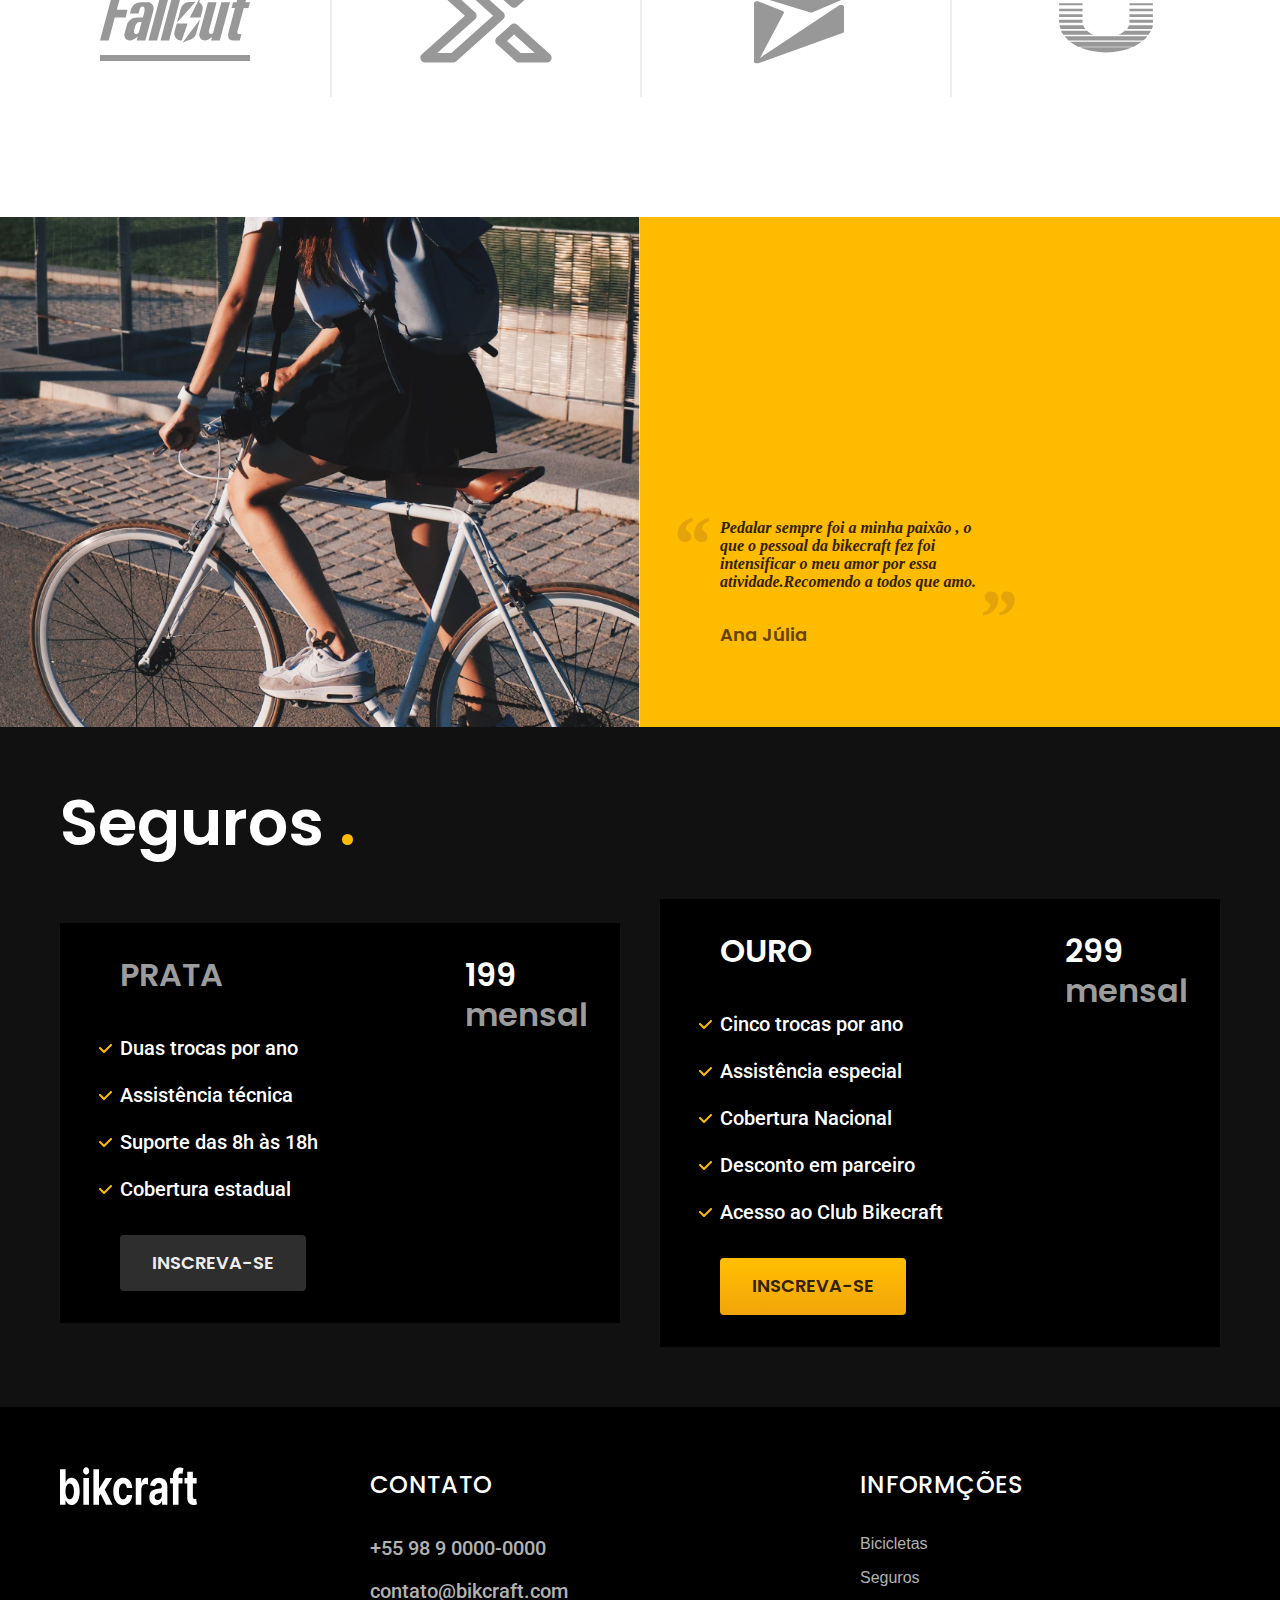
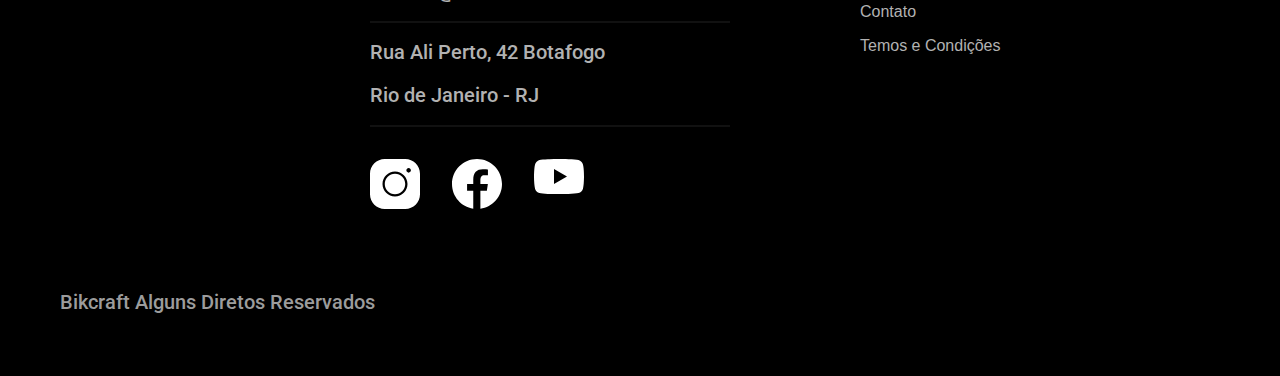
==== commit 0a01cb2c: "finished home" ====
--- a/index.html
+++ b/index.html
@@ -1,19 +1,22 @@
 <!DOCTYPE html>
 <html lang="pt-br">
+
 <head>
   <meta charset="UTF-8">
   <meta http-equiv="X-UA-Compatible" content="IE=edge">
   <meta name="viewport" content="width=device-width, initial-scale=1.0">
   <title>BikCraft - Bicicletas Elétricas</title>
-  <meta name="description" content="Bicicletas elétricas de alta precisão e qualidade, feitas sob ,edidad para o cliente.Explore o mundo na sua velocidade com a Bikcraft">
+  <meta name="description"
+    content="Bicicletas elétricas de alta precisão e qualidade, feitas sob ,edidad para o cliente.Explore o mundo na sua velocidade com a Bikcraft">
   <link rel="preconnect" href="https://fonts.googleapis.com">
   <link rel="preconnect" href="https://fonts.gstatic.com" crossorigin>
   <link href="https://fonts.googleapis.com/css2?family=Poppins:wght@400;600&family=Roboto:wght@400;500&display=swap"
-  rel="stylesheet">
+    rel="stylesheet">
   <link rel="stylesheet" href="./css/style.css">
 </head>
+
 <body>
- 
+
   <header class="header-bg">
     <div class="header container">
       <a href="./">
@@ -34,7 +37,8 @@
     <div class="introducao container">
       <div class="introducao-conteudo">
         <h1 class="font-1-xx1 cor-0">Bicicletas Feitas sob medida<span>.</span></h1>
-        <p class="font-2-1 cor-5">Bicicletas elétricas de alta precisão e qualidade,feitas sob medidas para você.Explore o mundo na sua velocidade com
+        <p class="font-2-1 cor-5">Bicicletas elétricas de alta precisão e qualidade,feitas sob medidas para você.Explore
+          o mundo na sua velocidade com
           a Bikcraft</p>
         <a class="botao" href="./bicicletas.html">Escolha a sua</a>
       </div>
@@ -46,57 +50,60 @@
 
   <!-- BICICLETAS -->
   <article class="bicicletas-lista">
-      <h2 class="container font-1-xxl">Escolha a sua <span class="cor-p1">.</span></h2>
-      
-      <ul>
-        <li>
-          <a href="./bicicletas/magic.html">
-            <img src="./img/bicicletas/magic-home.jpg" alt="">
-            <h3 class="font-1-xl">Magic Might</h3>
-            <span class="font-2-m cor-8">R$ 2499</span>
-          </a>
-        </li>
-
-        <li>
-          <a href="./bicicletas/nimbus.html">
-            <img src="./img/bicicletas/nimbus-home.jpg" alt="">
-            <h3 class="font-1-xl">Nimbus Stark</h3>
-            <span class="font-2-m cor-8">R$ 4999</span>
-          </a>
-        </li>
-
-        <li>
-          <a href="./bicicletas/nebula.html">
-            <img src="./img/bicicletas/nebula-home.jpg" alt="">
-            <h3 class="font-1-xl">Nebula Cosmic</h3>
-            <span class="font-2-m cor-8">R$ 2499</span>
-          </a>
-        </li>
-
-      </ul>
+    <h2 class="container font-l-xxl cor-12">Escolha a sua <span class="cor-p1">.</span></h2>
+
+    <ul>
+      <li>
+        <a href="./bicicletas/magic.html">
+          <img src="./img/bicicletas/magic-home.jpg" alt="">
+          <h3 class="font-1-xl">Magic Might</h3>
+          <span class="font-2-m cor-8">R$ 2499</span>
+        </a>
+      </li>
+
+      <li>
+        <a href="./bicicletas/nimbus.html">
+          <img src="./img/bicicletas/nimbus-home.jpg" alt="">
+          <h3 class="font-1-xl">Nimbus Stark</h3>
+          <span class="font-2-m cor-8">R$ 4999</span>
+        </a>
+      </li>
+
+      <li>
+        <a href="./bicicletas/nebula.html">
+          <img src="./img/bicicletas/nebula-home.jpg" alt="">
+          <h3 class="font-1-xl">Nebula Cosmic</h3>
+          <span class="font-2-m cor-8">R$ 2499</span>
+        </a>
+      </li>
+
+    </ul>
   </article>
   <article class="tecnologia-bg">
     <div class="tecnologia container">
       <div class="tecnologia-conteudo">
         <span class="font-2-l-b cor-5">Tecnologia Avançada</span>
         <h2 class="font-l-xxl cor-0">Você escolhe as suas cores e componentes.</h2>
-        <p class="font-2-l cor-5" >Cada Bikecraft é única e possui a sua identidade.As medidas serão exatas para o seu corpo e altura, garantino maior
-        conforto e ergonomia na sua pedalada.Vocẽ pode também personalizar completamente as suas cores</p>
-        <a  class="link" href="./bicicletas.html">Escolha um modelo</a>
-          
+        <p class="font-2-l cor-5">Cada Bikecraft é única e possui a sua identidade.As medidas serão exatas para o seu
+          corpo e altura, garantino maior
+          conforto e ergonomia na sua pedalada.Vocẽ pode também personalizar completamente as suas cores</p>
+        <a class="link" href="./bicicletas.html">Escolha um modelo</a>
+
         <div class="tecnologia-vantagens">
           <div>
             <img src="./img/icons/bicicleta.svg" alt="">
             <h3 class="font-1-m cor-0">Motor Elétrico</h3>
-            <p class="font-2-s cor-5">Toda Bikcraft é equipada com um motor elétrico que possui duração de até 120h.Abateria é
+            <p class="font-2-s cor-5">Toda Bikcraft é equipada com um motor elétrico que possui duração de até
+              120h.Abateria é
               recarregada com a sua energia
               gasta ao falar</p>
           </div>
-          
+
           <div>
             <img src="./img/icons/seguro.svg" alt="">
             <h3 class="font-1-m cor-0">Rastreador</h3>
-            <p class="font-2-s cor-5">Toda Bikcraft é equipada com um motor elétrico que possui duração de até 120h.Abateria é
+            <p class="font-2-s cor-5">Toda Bikcraft é equipada com um motor elétrico que possui duração de até
+              120h.Abateria é
               recarregada com a sua energia
               gasta ao lfalar</p>
           </div>
@@ -113,7 +120,7 @@
   <!-- PARCEIROS -->
   <section class="parceiros" aria-label="Nossos Parceiros">
     <h2 class="container font-l-xxl cor-12">nossos parceiros <span class="cor-p1">.</span> </h2>
-    
+
     <ul>
       <li> <img src="./img/parceiros/Group-1.svg" alt=""> </li>
       <li> <img src="./img/parceiros/Group-2.svg" alt=""> </li>
@@ -132,20 +139,20 @@
     <div>
       <img src="img/fotos/seguro (1).jpg" alt="Pessoa pedalando um bicicleta bikcraft">
     </div>
-  
+
     <div class="depoimento-conteudo">
       <blockquote class="font-1-xl cor-p5">
         <p>Pedalar sempre foi a minha paixão , o que o pessoal da bikecraft fez foi intensificar o meu amor por essa
-        atividade.Recomendo a todos que amo.</p>
+          atividade.Recomendo a todos que amo.</p>
       </blockquote>
       <span class="font-1-m-b cor-p4">Ana Júlia</span>
     </div>
   </section>
-
+  <!-- SEGUROS -->
   <article class="seguros-bg">
     <div class="seguros container">
       <h2 class=" font-l-xxl cor-0">Seguros <span class="cor-p1">.</span> </h2>
-    
+
       <div class="seguros-item">
         <h3 class="font-l-xl cor-6">PRATA</h3>
         <span class="font-l-xl cor-0">199 <span class="font-l-xs cor-6">mensal</span> </span>
@@ -157,7 +164,7 @@
         </ul>
         <a href="./orcamento.html" class="botao secundario">Inscreva-se</a>
       </div>
-      
+
       <div class="seguros-item">
         <h3 class="font-l-xl cor-0">OURO</h3>
         <span class="font-l-xl cor-0">299 <span class="font-l-xs cor-6">mensal</span> </span>
@@ -172,5 +179,50 @@
       </div>
     </div>
   </article>
+  
+  <!-- FOOTER -->
+  <footer class="footer-bg">
+
+    <div class="footer container">
+      <img src="img/bikcraft.svg" alt="">
+
+
+      <div class="footer-contato">
+        <h3 class="font-2-l-b cor-0">Contato</h3>
+        <ul class="font-2-m cor-5">
+          <li><a href="tel:+55980000000000">+55 98 9 0000-0000 </a></li>
+          <li><a href="mailto:contato@bikcraft.com">contato@bikcraft.com</a></li>
+          <li>Rua Ali Perto, 42 Botafogo</li>
+          <li>Rio de Janeiro - RJ</li>
+        </ul>
+        <div class="footer-redes">
+          <a href="./">
+            <img src="./img/icons/Vector-1.svg" alt="">
+          </a>
+          <a href="./">
+            <img src="./img/icons/Vector-2.svg" alt="">
+          </a>
+          <a href="./">
+            <img src="./img/icons/Vector.svg" alt="">
+          </a>
+        </div>
+      </div>
+
+      <div class="footer-informacoes">
+        <h3 class="font-2-l-b cor-0">Informções</h3>
+        <nav>
+          <ul class="font-l-m cor-5">
+            <li><a href=".bicicletas.html">Bicicletas</a></li>
+            <li><a href="./seguros.html"></a>Seguros</li>
+            <li><a href="./contato.html"></a>Contato</li>
+            <li><a href="./termos.html">Temos e Condições</a></li>
+          </ul>
+        </nav>
+      </div>
+      <p class="footer-copy font-2-m cor-6">Bikcraft Alguns Diretos Reservados</p>
+    </div>
+
+  </footer>
 </body>
+
 </html>--- a/css/style.css
+++ b/css/style.css
@@ -2,6 +2,7 @@
 @import './ultilidades/tipografia.css';
 @import './ultilidades/cores.css';
 @import './global/header.css';
+@import './global/footer.css';
 
 /* Ultilidades */
 @import './ultilidades/componentes.css';
@@ -16,4 +17,4 @@
 @import './bicicletas/bicicleta-lista.css';
 
 /* Seguros */
-@import './seguros/seguros.css'+@import './seguros/seguros.css';